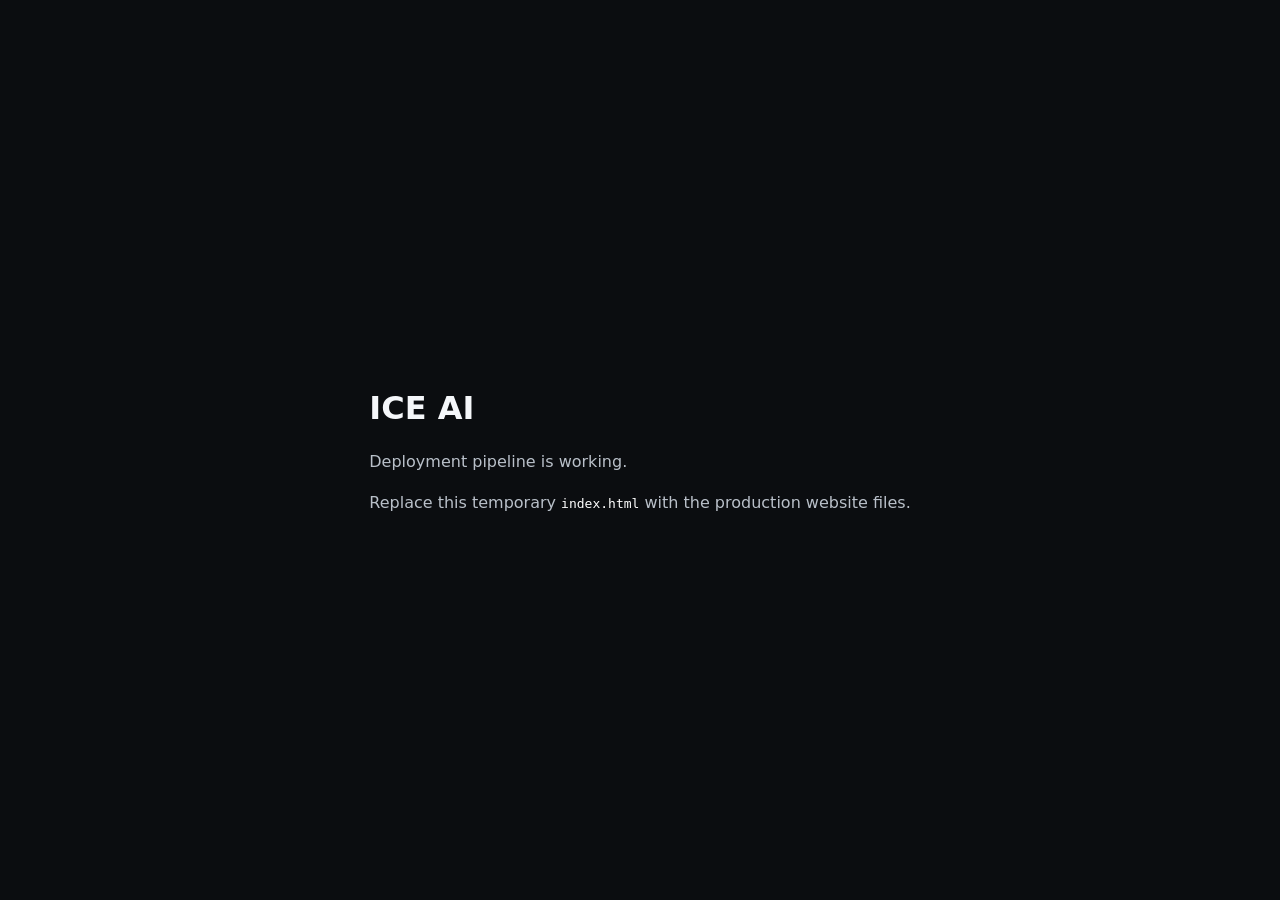
==== public/index.html @ bfc42149 "Add static site entry point" ====
<!doctype html>
<html lang="en">
<head>
  <meta charset="utf-8">
  <meta name="viewport" content="width=device-width, initial-scale=1">
  <title>ICE AI</title>
  <meta name="robots" content="noindex">
  <style>*{box-sizing:border-box}body{margin:0;min-height:100vh;display:grid;place-items:center;font-family:system-ui,-apple-system,BlinkMacSystemFont,"Segoe UI",sans-serif;background:#0b0d10;color:#f5f7fa}main{max-width:760px;padding:48px 24px}p{color:#b9c0c9;line-height:1.6}code{color:#fff}</style>
</head>
<body>
  <main>
    <h1>ICE AI</h1>
    <p>Deployment pipeline is working.</p>
    <p>Replace this temporary <code>index.html</code> with the production website files.</p>
  </main>
</body>
</html>
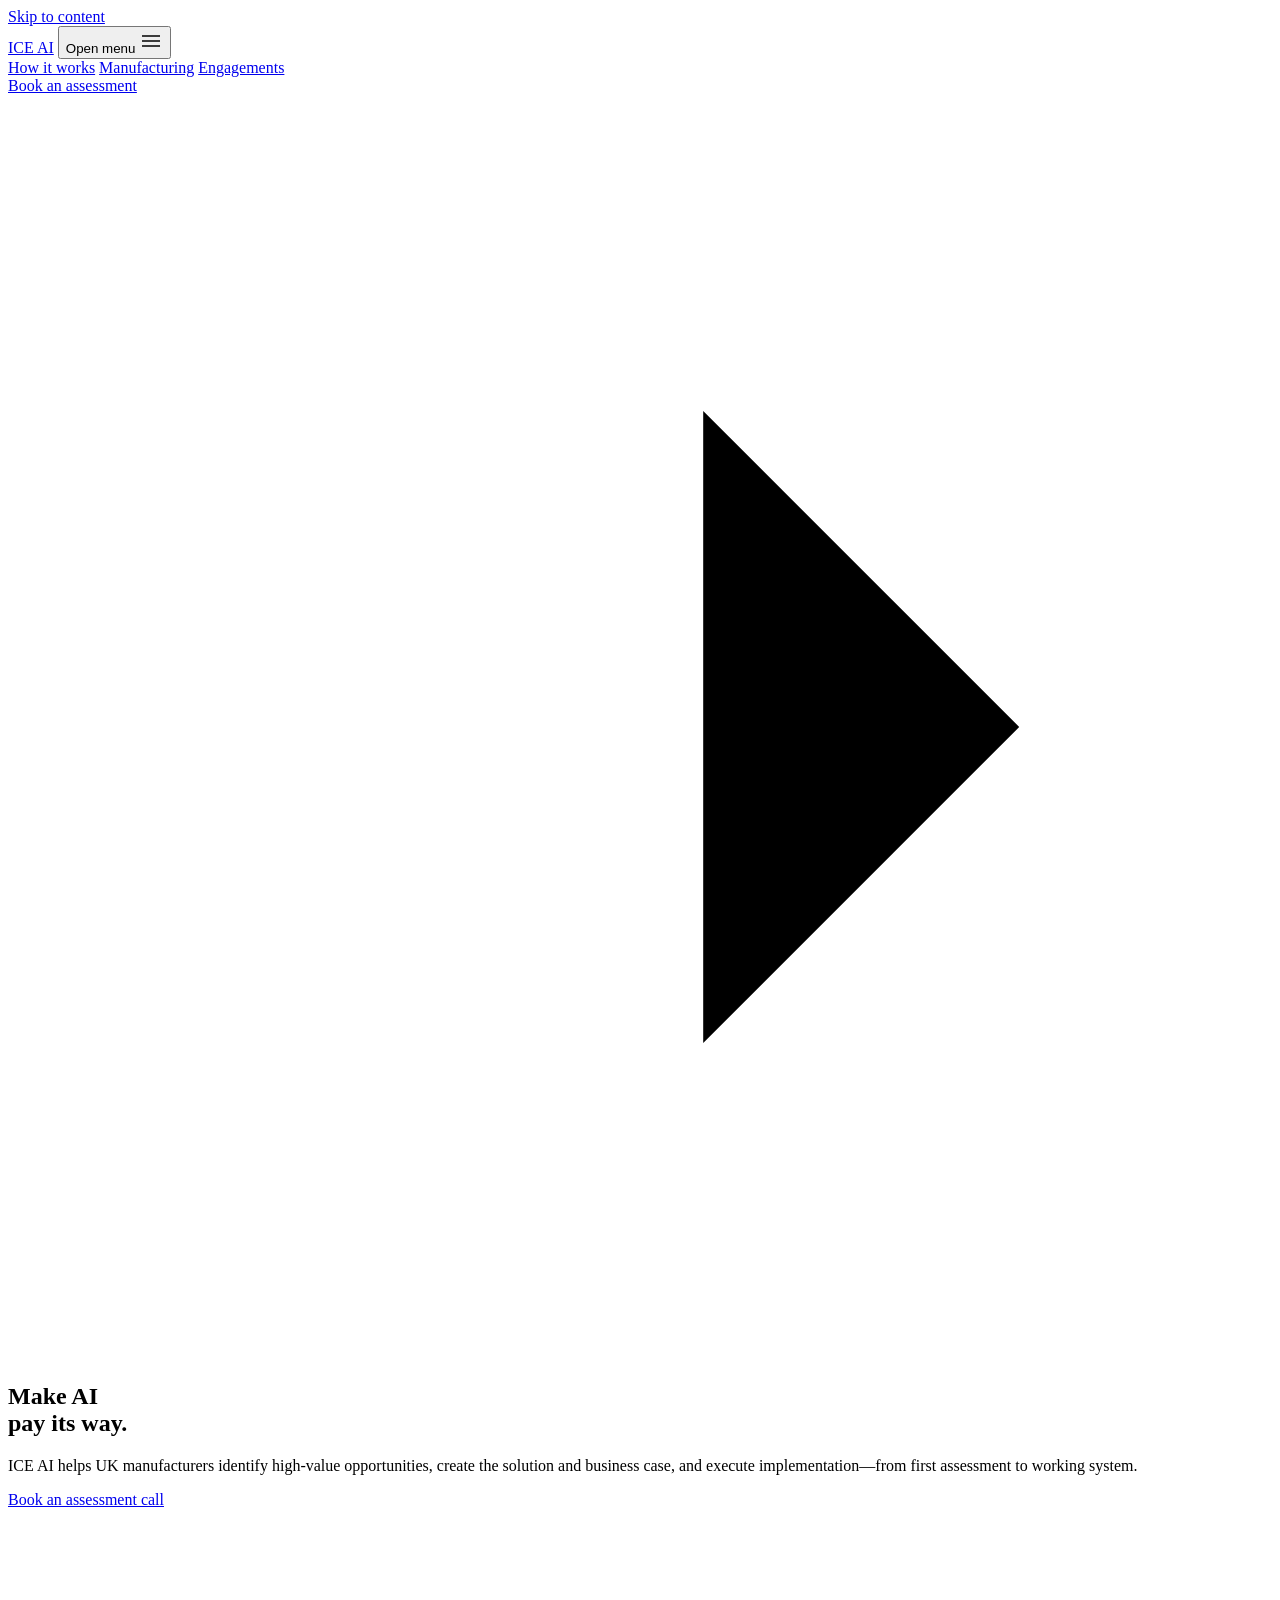
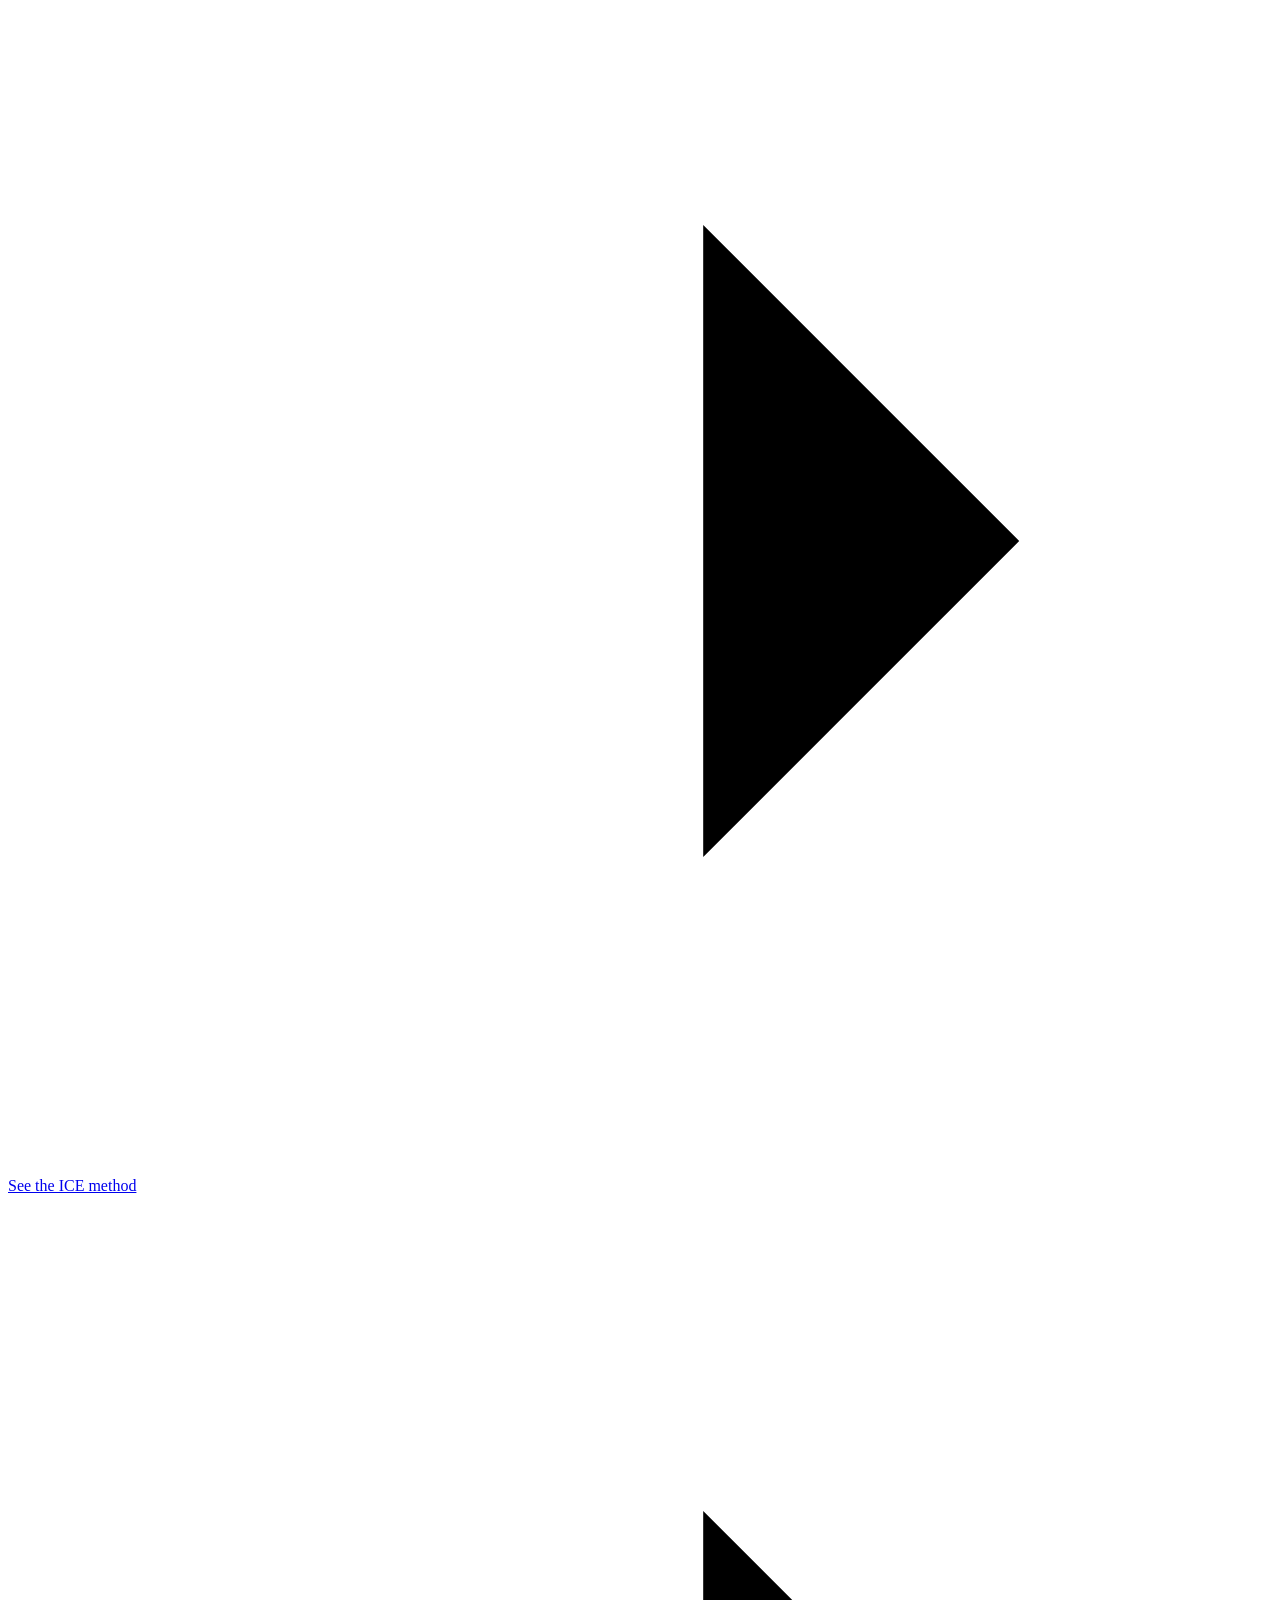
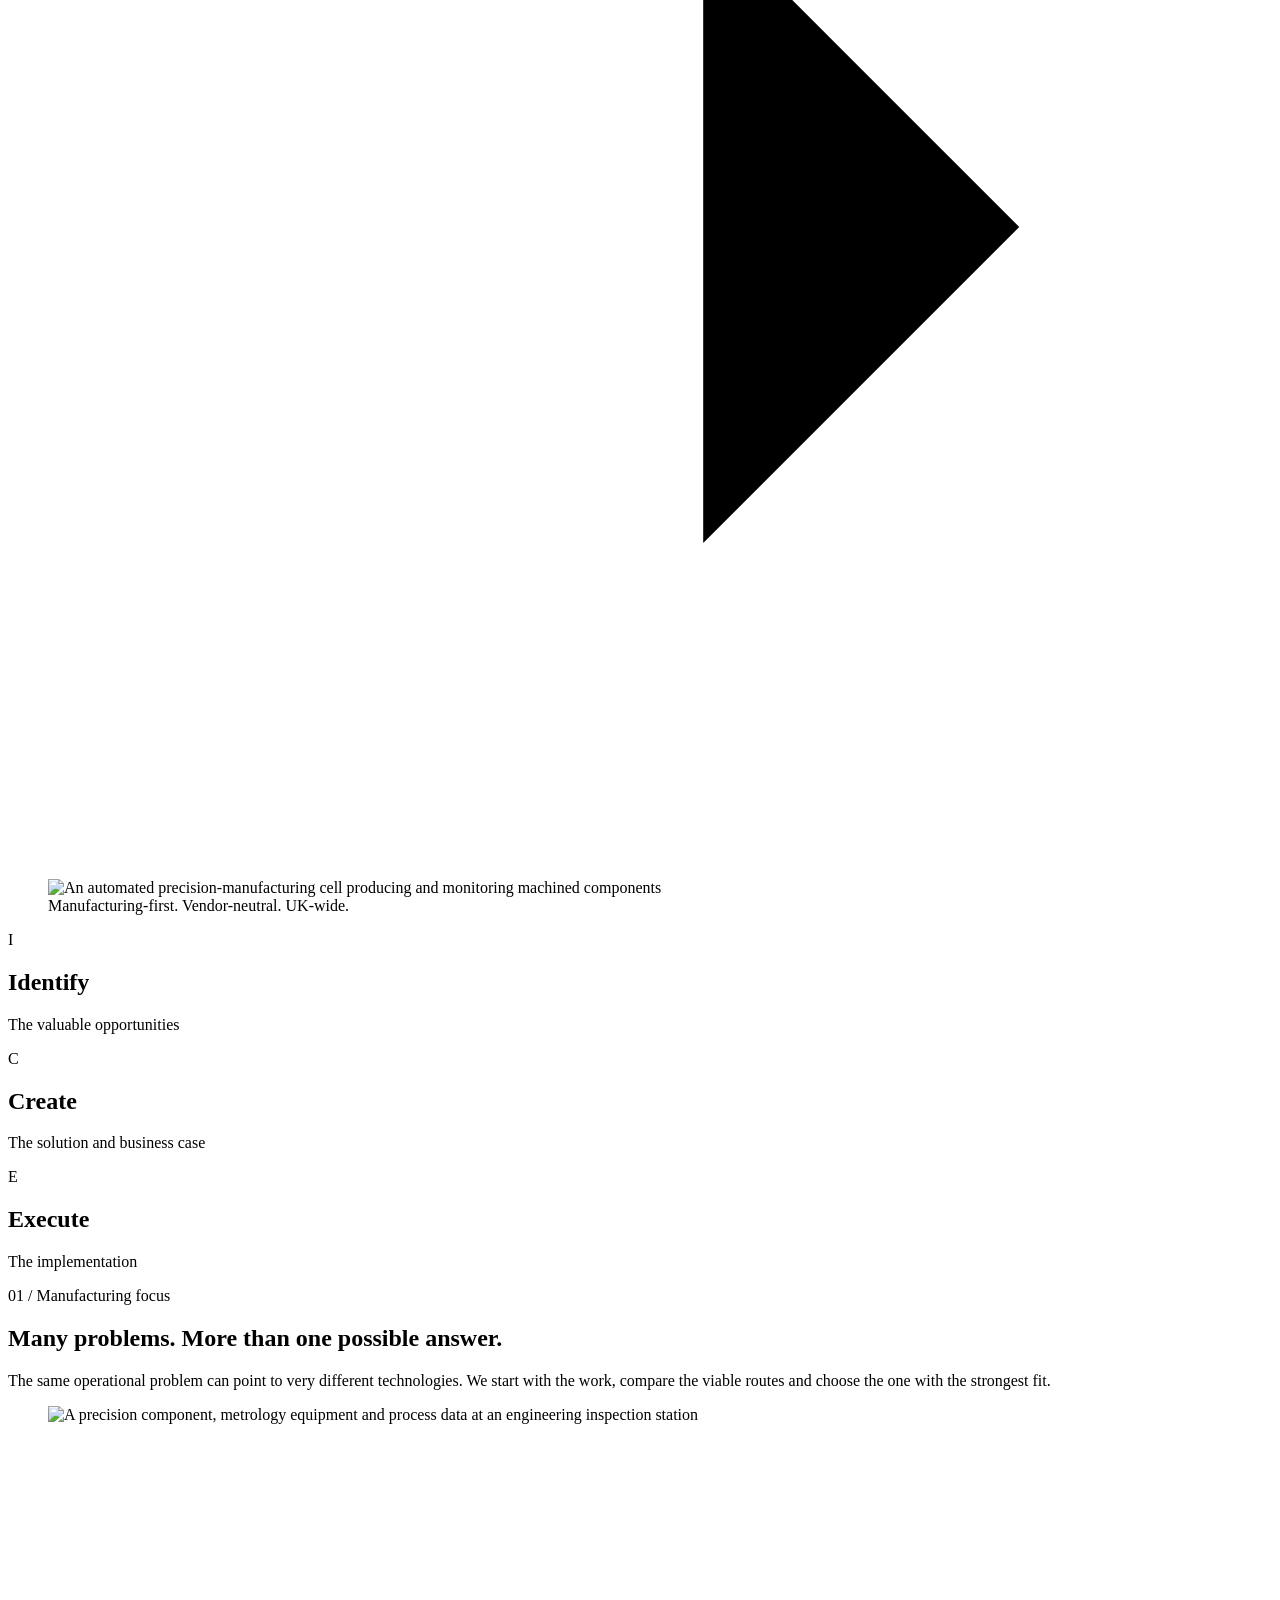
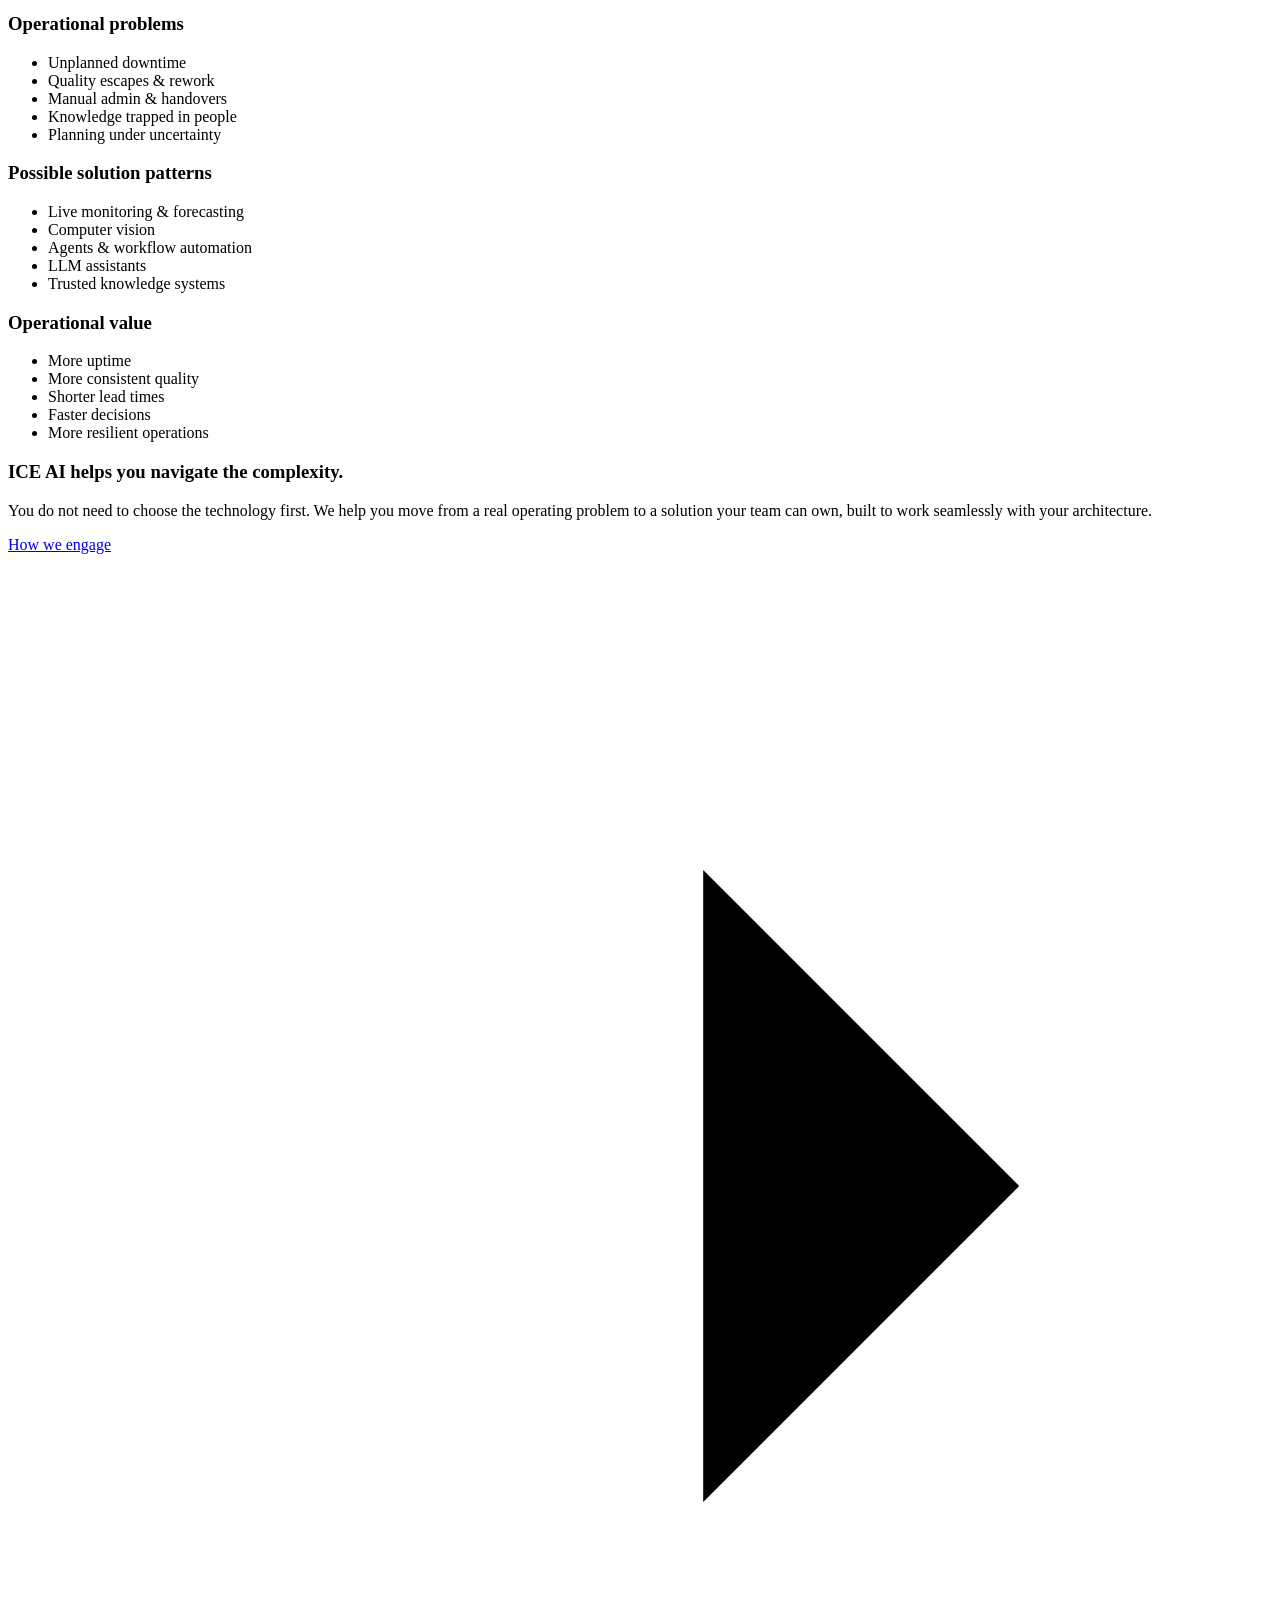
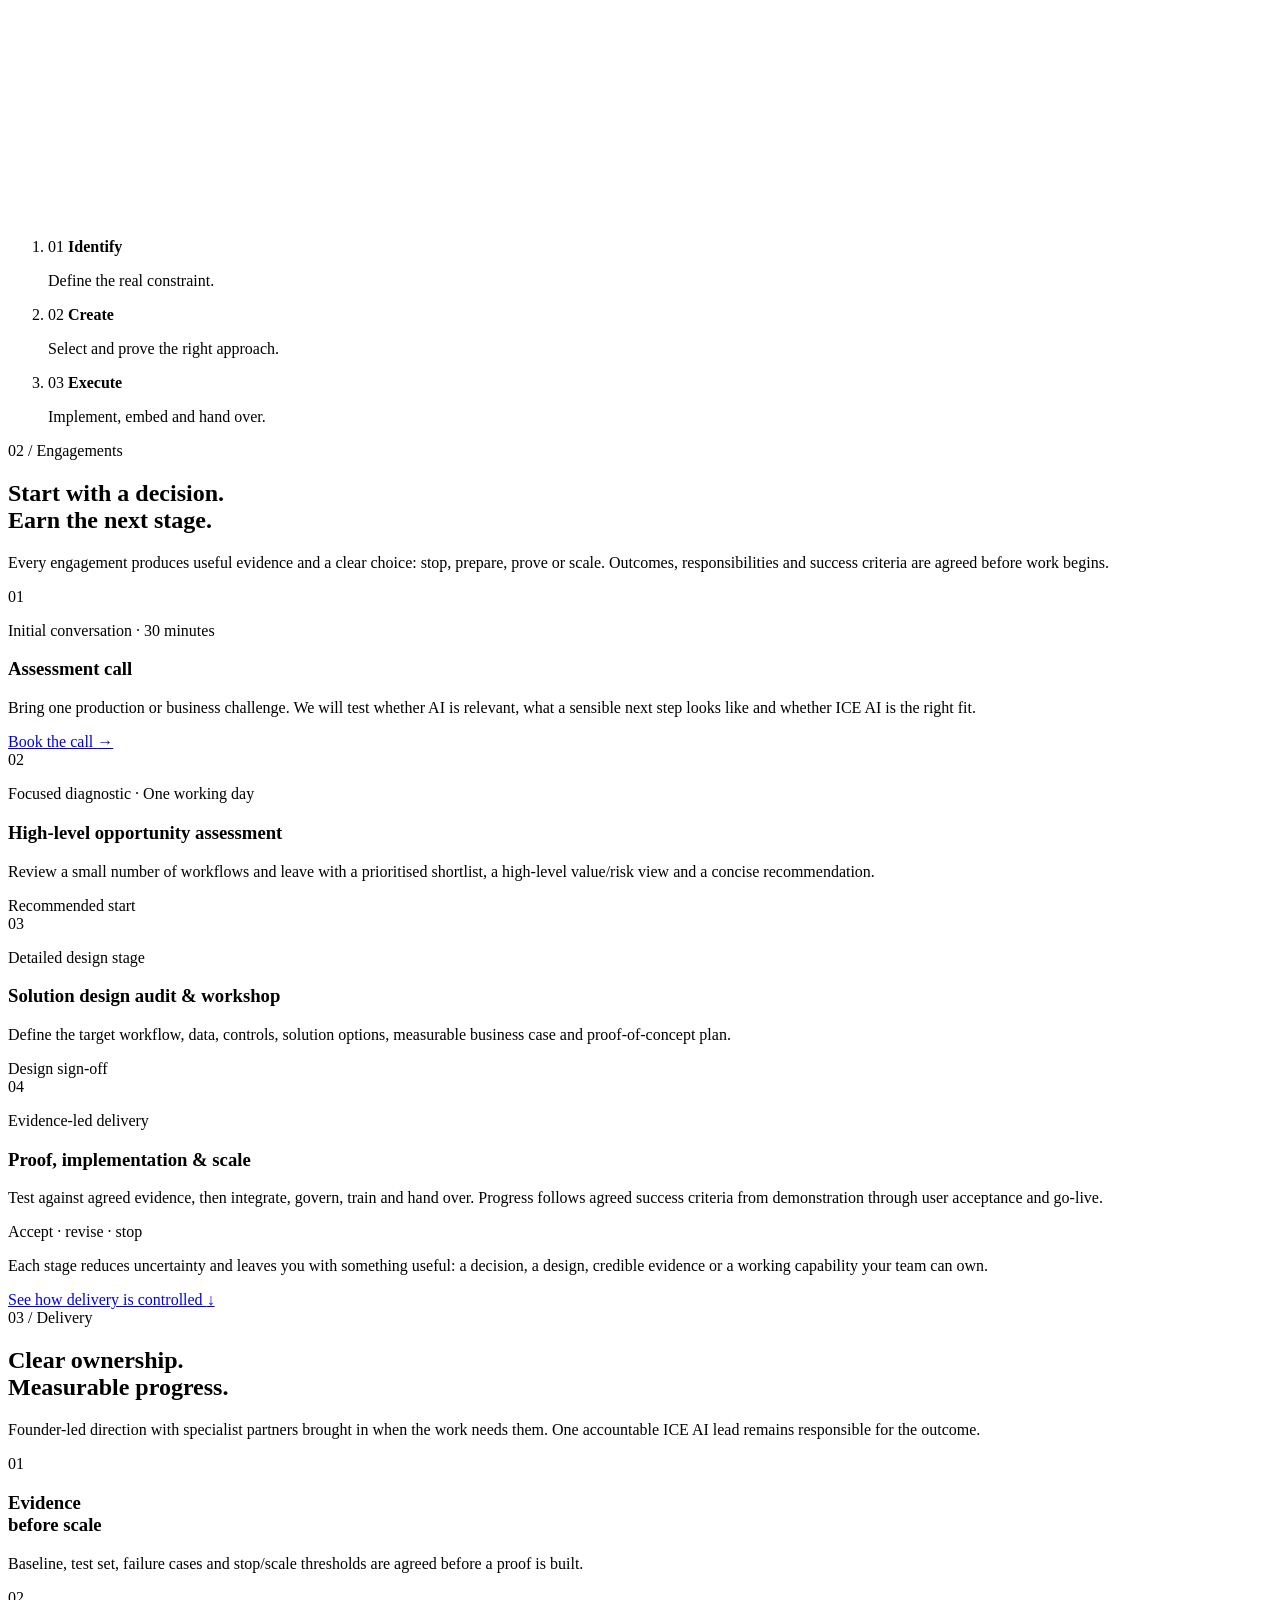
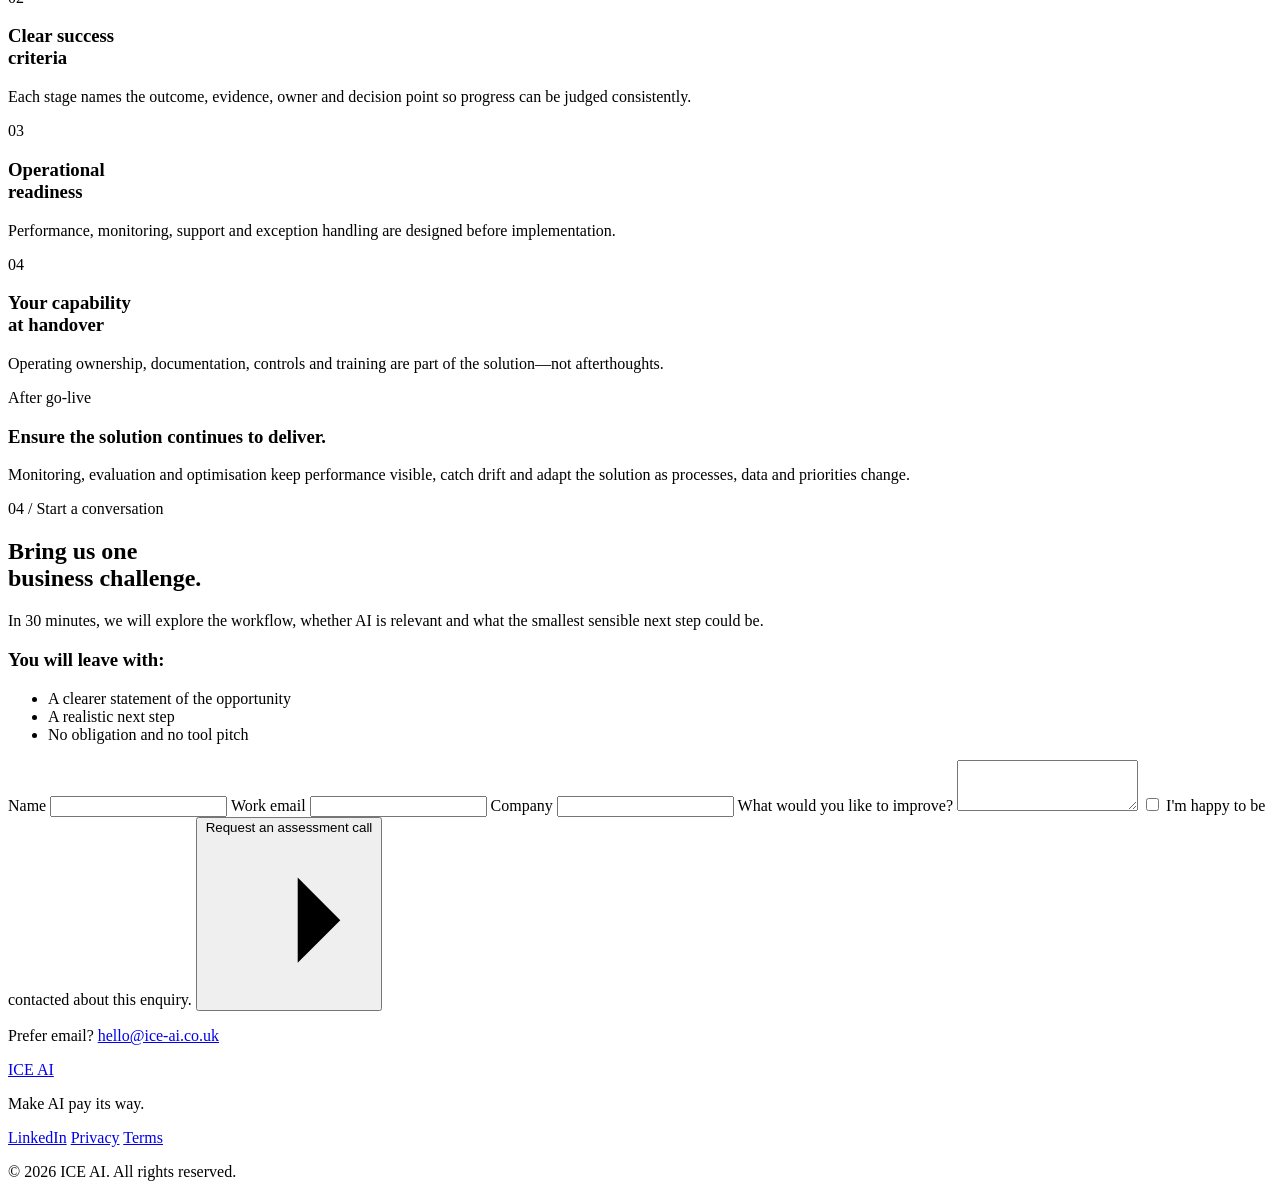
==== commit fd9ef33f: "Deploy ICE AI production homepage" ====
--- a/public/index.html
+++ b/public/index.html
@@ -1,17 +1,357 @@
 <!doctype html>
-<html lang="en">
-<head>
-  <meta charset="utf-8">
-  <meta name="viewport" content="width=device-width, initial-scale=1">
-  <title>ICE AI</title>
-  <meta name="robots" content="noindex">
-  <style>*{box-sizing:border-box}body{margin:0;min-height:100vh;display:grid;place-items:center;font-family:system-ui,-apple-system,BlinkMacSystemFont,"Segoe UI",sans-serif;background:#0b0d10;color:#f5f7fa}main{max-width:760px;padding:48px 24px}p{color:#b9c0c9;line-height:1.6}code{color:#fff}</style>
-</head>
-<body>
-  <main>
-    <h1>ICE AI</h1>
-    <p>Deployment pipeline is working.</p>
-    <p>Replace this temporary <code>index.html</code> with the production website files.</p>
-  </main>
-</body>
-</html>
+<html lang="en-GB">
+  <head>
+    <meta charset="UTF-8" />
+    <meta name="viewport" content="width=device-width, initial-scale=1.0" />
+    <meta
+      name="description"
+      content="ICE AI helps UK manufacturers identify valuable AI opportunities, create the solution and business case, and execute implementation."
+    />
+    <meta name="theme-color" content="#f5f3ec" />
+    <title>ICE AI — Make AI pay its way</title>
+    <link rel="preload" as="image" href="assets/ice-ai-manufacturing-process-v2.svg" />
+    <link rel="stylesheet" href="styles.css" />
+    <script src="site-config.js" defer></script>
+    <script src="script.js" defer></script>
+  </head>
+  <body>
+    <a class="skip-link" href="#main">Skip to content</a>
+
+    <header class="site-header" aria-label="Primary navigation">
+      <a class="wordmark" href="#top" data-brand>ICE AI</a>
+
+      <button class="menu-toggle" type="button" aria-expanded="false" aria-controls="primary-nav">
+        <span class="sr-only">Open menu</span>
+        <svg width="24" height="24" viewBox="0 0 24 24" aria-hidden="true">
+          <path d="M3 7h18M3 12h18M3 17h18" fill="none" stroke="currentColor" stroke-width="1.5" />
+        </svg>
+      </button>
+
+      <nav id="primary-nav" class="primary-nav">
+        <a href="#ice-method">How it works</a>
+        <a href="#manufacturing">Manufacturing</a>
+        <a href="#engagements">Engagements</a>
+      </nav>
+
+      <a class="header-cta" href="#contact">
+        Book an assessment
+        <svg class="icon-arrow" viewBox="0 0 20 20" aria-hidden="true">
+          <path d="M3 10h13M11 5l5 5-5 5" />
+        </svg>
+      </a>
+    </header>
+
+    <main id="main">
+      <section class="hero" id="top">
+        <div class="hero-main">
+          <div class="hero-copy reveal">
+            <h1>Make AI<br />pay its way.</h1>
+            <p class="hero-intro">
+              ICE AI helps UK manufacturers identify high-value opportunities, create the solution and business case, and execute implementation—from first assessment to working system.
+            </p>
+            <div class="hero-actions">
+              <a class="button button-signal" href="#contact">
+                Book an assessment call
+                <svg class="icon-arrow" viewBox="0 0 20 20" aria-hidden="true">
+                  <path d="M3 10h13M11 5l5 5-5 5" />
+                </svg>
+              </a>
+              <a class="button button-outline" href="#ice-method">
+                See the ICE method
+                <svg class="icon-arrow" viewBox="0 0 20 20" aria-hidden="true">
+                  <path d="M3 10h13M11 5l5 5-5 5" />
+                </svg>
+              </a>
+            </div>
+          </div>
+
+          <figure class="hero-media reveal">
+            <img
+              src="assets/ice-ai-manufacturing-process-v2.svg"
+              alt="An automated precision-manufacturing cell producing and monitoring machined components"
+              width="1536"
+              height="1024"
+              fetchpriority="high"
+            />
+            <figcaption>Manufacturing-first. Vendor-neutral. UK-wide.</figcaption>
+          </figure>
+        </div>
+
+        <div class="ice-rail reveal" id="ice-method" aria-label="The ICE method">
+          <article>
+            <div class="ice-letter"><span>I</span><i></i></div>
+            <h2>Identify</h2>
+            <p>The valuable opportunities</p>
+          </article>
+          <article>
+            <div class="ice-letter"><span>C</span><i></i></div>
+            <h2>Create</h2>
+            <p>The solution and business case</p>
+          </article>
+          <article>
+            <div class="ice-letter"><span>E</span><i></i></div>
+            <h2>Execute</h2>
+            <p>The implementation</p>
+          </article>
+        </div>
+      </section>
+
+      <section class="section manufacturing" id="manufacturing">
+        <div class="section-marker reveal"><span>01 / Manufacturing focus</span><i></i></div>
+        <div class="manufacturing-intro">
+          <div class="manufacturing-copy reveal">
+            <h2>Many problems. More than one possible answer.</h2>
+            <p class="section-intro">
+              The same operational problem can point to very different technologies. We start with the work, compare the viable routes and choose the one with the strongest fit.
+            </p>
+          </div>
+
+          <figure class="section-media reveal">
+            <img
+              src="assets/ice-ai-process-engineering-v2.svg"
+              alt="A precision component, metrology equipment and process data at an engineering inspection station"
+              width="1536"
+              height="1024"
+              loading="lazy"
+            />
+          </figure>
+        </div>
+
+        <div class="decision-map reveal" role="group" aria-label="Examples of manufacturing problems, possible AI solution patterns and operational value">
+          <svg class="decision-connections" aria-hidden="true" focusable="false">
+            <g class="connection-set connection-set-muted"></g>
+            <g class="connection-set connection-set-signal"></g>
+          </svg>
+
+          <article class="decision-rail decision-problems">
+            <h3>Operational problems</h3>
+            <ul>
+              <li><i></i><span>Unplanned downtime</span></li>
+              <li><i></i><span>Quality escapes &amp; rework</span></li>
+              <li><i></i><span>Manual admin &amp; handovers</span></li>
+              <li><i></i><span>Knowledge trapped in people</span></li>
+              <li><i></i><span>Planning under uncertainty</span></li>
+            </ul>
+          </article>
+
+          <article class="decision-rail decision-solutions">
+            <h3>Possible solution patterns</h3>
+            <ul>
+              <li><i></i><span>Live monitoring &amp; forecasting</span></li>
+              <li><i></i><span>Computer vision</span></li>
+              <li><i></i><span>Agents &amp; workflow automation</span></li>
+              <li><i></i><span>LLM assistants</span></li>
+              <li><i></i><span>Trusted knowledge systems</span></li>
+            </ul>
+          </article>
+
+          <article class="decision-rail decision-value">
+            <h3>Operational value</h3>
+            <ul>
+              <li><i></i><span>More uptime</span></li>
+              <li><i></i><span>More consistent quality</span></li>
+              <li><i></i><span>Shorter lead times</span></li>
+              <li><i></i><span>Faster decisions</span></li>
+              <li><i></i><span>More resilient operations</span></li>
+            </ul>
+          </article>
+        </div>
+
+        <div class="route-band reveal">
+          <div class="route-intro">
+            <h3>ICE AI helps you navigate the complexity.</h3>
+            <p>You do not need to choose the technology first. We help you move from a real operating problem to a solution your team can own, built to work seamlessly with your architecture.</p>
+            <a class="text-link text-link-light" href="#engagements">
+              How we engage
+              <svg viewBox="0 0 20 20" aria-hidden="true">
+                <path d="M3 10h13M11 5l5 5-5 5" />
+              </svg>
+            </a>
+          </div>
+
+          <ol class="route-steps">
+            <li>
+              <span>01</span>
+              <strong>Identify</strong>
+              <p>Define the real constraint.</p>
+            </li>
+            <li>
+              <span>02</span>
+              <strong>Create</strong>
+              <p>Select and prove the right approach.</p>
+            </li>
+            <li>
+              <span>03</span>
+              <strong>Execute</strong>
+              <p>Implement, embed and hand over.</p>
+            </li>
+          </ol>
+        </div>
+      </section>
+
+      <section class="section engagements" id="engagements">
+        <div class="section-marker reveal"><span>02 / Engagements</span><i></i></div>
+        <div class="section-heading-grid reveal">
+          <h2 class="engagements-title">Start with a decision.<br />Earn the next stage.</h2>
+          <p class="section-intro">
+            Every engagement produces useful evidence and a clear choice: stop, prepare, prove or scale. Outcomes, responsibilities and success criteria are agreed before work begins.
+          </p>
+        </div>
+
+        <div class="engagement-list reveal">
+          <article class="engagement-row">
+            <div class="engagement-number">01</div>
+            <div>
+              <p class="engagement-label">Initial conversation · 30 minutes</p>
+              <h3>Assessment call</h3>
+            </div>
+            <p>Bring one production or business challenge. We will test whether AI is relevant, what a sensible next step looks like and whether ICE AI is the right fit.</p>
+            <a class="row-link" href="#contact">Book the call <span aria-hidden="true">→</span></a>
+          </article>
+
+          <article class="engagement-row engagement-featured">
+            <div class="engagement-number">02</div>
+            <div>
+              <p class="engagement-label">Focused diagnostic · One working day</p>
+              <h3>High-level opportunity assessment</h3>
+            </div>
+            <p>Review a small number of workflows and leave with a prioritised shortlist, a high-level value/risk view and a concise recommendation.</p>
+            <span class="stage-tag">Recommended start</span>
+          </article>
+
+          <article class="engagement-row">
+            <div class="engagement-number">03</div>
+            <div>
+              <p class="engagement-label">Detailed design stage</p>
+              <h3>Solution design audit &amp; workshop</h3>
+            </div>
+            <p>Define the target workflow, data, controls, solution options, measurable business case and proof-of-concept plan.</p>
+            <span class="stage-tag">Design sign-off</span>
+          </article>
+
+          <article class="engagement-row">
+            <div class="engagement-number">04</div>
+            <div>
+              <p class="engagement-label">Evidence-led delivery</p>
+              <h3>Proof, implementation &amp; scale</h3>
+            </div>
+            <p>Test against agreed evidence, then integrate, govern, train and hand over. Progress follows agreed success criteria from demonstration through user acceptance and go-live.</p>
+            <span class="stage-tag">Accept · revise · stop</span>
+          </article>
+        </div>
+
+        <div class="value-note reveal">
+          <p>Each stage reduces uncertainty and leaves you with something useful: a decision, a design, credible evidence or a working capability your team can own.</p>
+          <a class="text-link" href="#delivery">See how delivery is controlled <span aria-hidden="true">↓</span></a>
+        </div>
+      </section>
+
+      <section class="section delivery" id="delivery">
+        <div class="section-marker section-marker-light reveal"><span>03 / Delivery</span><i></i></div>
+        <div class="delivery-heading reveal">
+          <h2>Clear ownership.<br />Measurable progress.</h2>
+          <p>Founder-led direction with specialist partners brought in when the work needs them. One accountable ICE AI lead remains responsible for the outcome.</p>
+        </div>
+
+        <div class="delivery-grid reveal">
+          <article>
+            <span>01</span>
+            <h3>Evidence<br />before scale</h3>
+            <p>Baseline, test set, failure cases and stop/scale thresholds are agreed before a proof is built.</p>
+          </article>
+          <article>
+            <span>02</span>
+            <h3>Clear success<br />criteria</h3>
+            <p>Each stage names the outcome, evidence, owner and decision point so progress can be judged consistently.</p>
+          </article>
+          <article>
+            <span>03</span>
+            <h3>Operational<br />readiness</h3>
+            <p>Performance, monitoring, support and exception handling are designed before implementation.</p>
+          </article>
+          <article>
+            <span>04</span>
+            <h3>Your capability<br />at handover</h3>
+            <p>Operating ownership, documentation, controls and training are part of the solution—not afterthoughts.</p>
+          </article>
+        </div>
+
+        <div class="support-band reveal">
+          <div>
+            <p class="support-label">After go-live</p>
+            <h3>Ensure the solution continues to deliver.</h3>
+          </div>
+          <p>Monitoring, evaluation and optimisation keep performance visible, catch drift and adapt the solution as processes, data and priorities change.</p>
+        </div>
+      </section>
+
+      <section class="section contact" id="contact">
+        <div class="section-marker reveal"><span>04 / Start a conversation</span><i></i></div>
+        <div class="contact-grid">
+          <div class="contact-copy reveal">
+            <h2>Bring us one<br />business challenge.</h2>
+            <p class="section-intro">
+              In 30 minutes, we will explore the workflow, whether AI is relevant and what the smallest sensible next step could be.
+            </p>
+            <div class="leave-with">
+              <h3>You will leave with:</h3>
+              <ul>
+                <li>A clearer statement of the opportunity</li>
+                <li>A realistic next step</li>
+                <li>No obligation and no tool pitch</li>
+              </ul>
+            </div>
+          </div>
+
+          <form class="contact-form reveal" novalidate>
+            <label>
+              <span>Name</span>
+              <input type="text" name="name" autocomplete="name" required />
+            </label>
+            <label>
+              <span>Work email</span>
+              <input type="email" name="email" autocomplete="email" required />
+            </label>
+            <label>
+              <span>Company</span>
+              <input type="text" name="company" autocomplete="organization" required />
+            </label>
+            <label>
+              <span>What would you like to improve?</span>
+              <textarea name="challenge" rows="3" required></textarea>
+            </label>
+            <label class="consent-row">
+              <input type="checkbox" name="consent" required />
+              <span>I'm happy to be contacted about this enquiry.</span>
+            </label>
+            <button class="button button-signal form-submit" type="submit">
+              Request an assessment call
+              <svg class="icon-arrow" viewBox="0 0 20 20" aria-hidden="true">
+                <path d="M3 10h13M11 5l5 5-5 5" />
+              </svg>
+            </button>
+            <p class="form-status" role="status" aria-live="polite" tabindex="-1" hidden>
+              The draft form works. Connect a form handler before launch so enquiries reach your inbox.
+            </p>
+            <p class="email-fallback">
+              Prefer email? <a href="mailto:hello@ice-ai.co.uk" data-email>hello@ice-ai.co.uk</a>
+            </p>
+          </form>
+        </div>
+      </section>
+    </main>
+
+    <footer class="site-footer">
+      <div class="footer-brand">
+        <a class="wordmark" href="#top" data-brand>ICE AI</a>
+        <p>Make AI pay its way.</p>
+      </div>
+      <nav aria-label="Footer navigation">
+        <a href="https://www.linkedin.com/" rel="noreferrer">LinkedIn</a>
+        <a href="privacy.html">Privacy</a>
+        <a href="terms.html">Terms</a>
+      </nav>
+      <p>© <span data-year>2026</span> <span data-brand>ICE AI</span>. All rights reserved.</p>
+    </footer>
+  </body>
+</html>
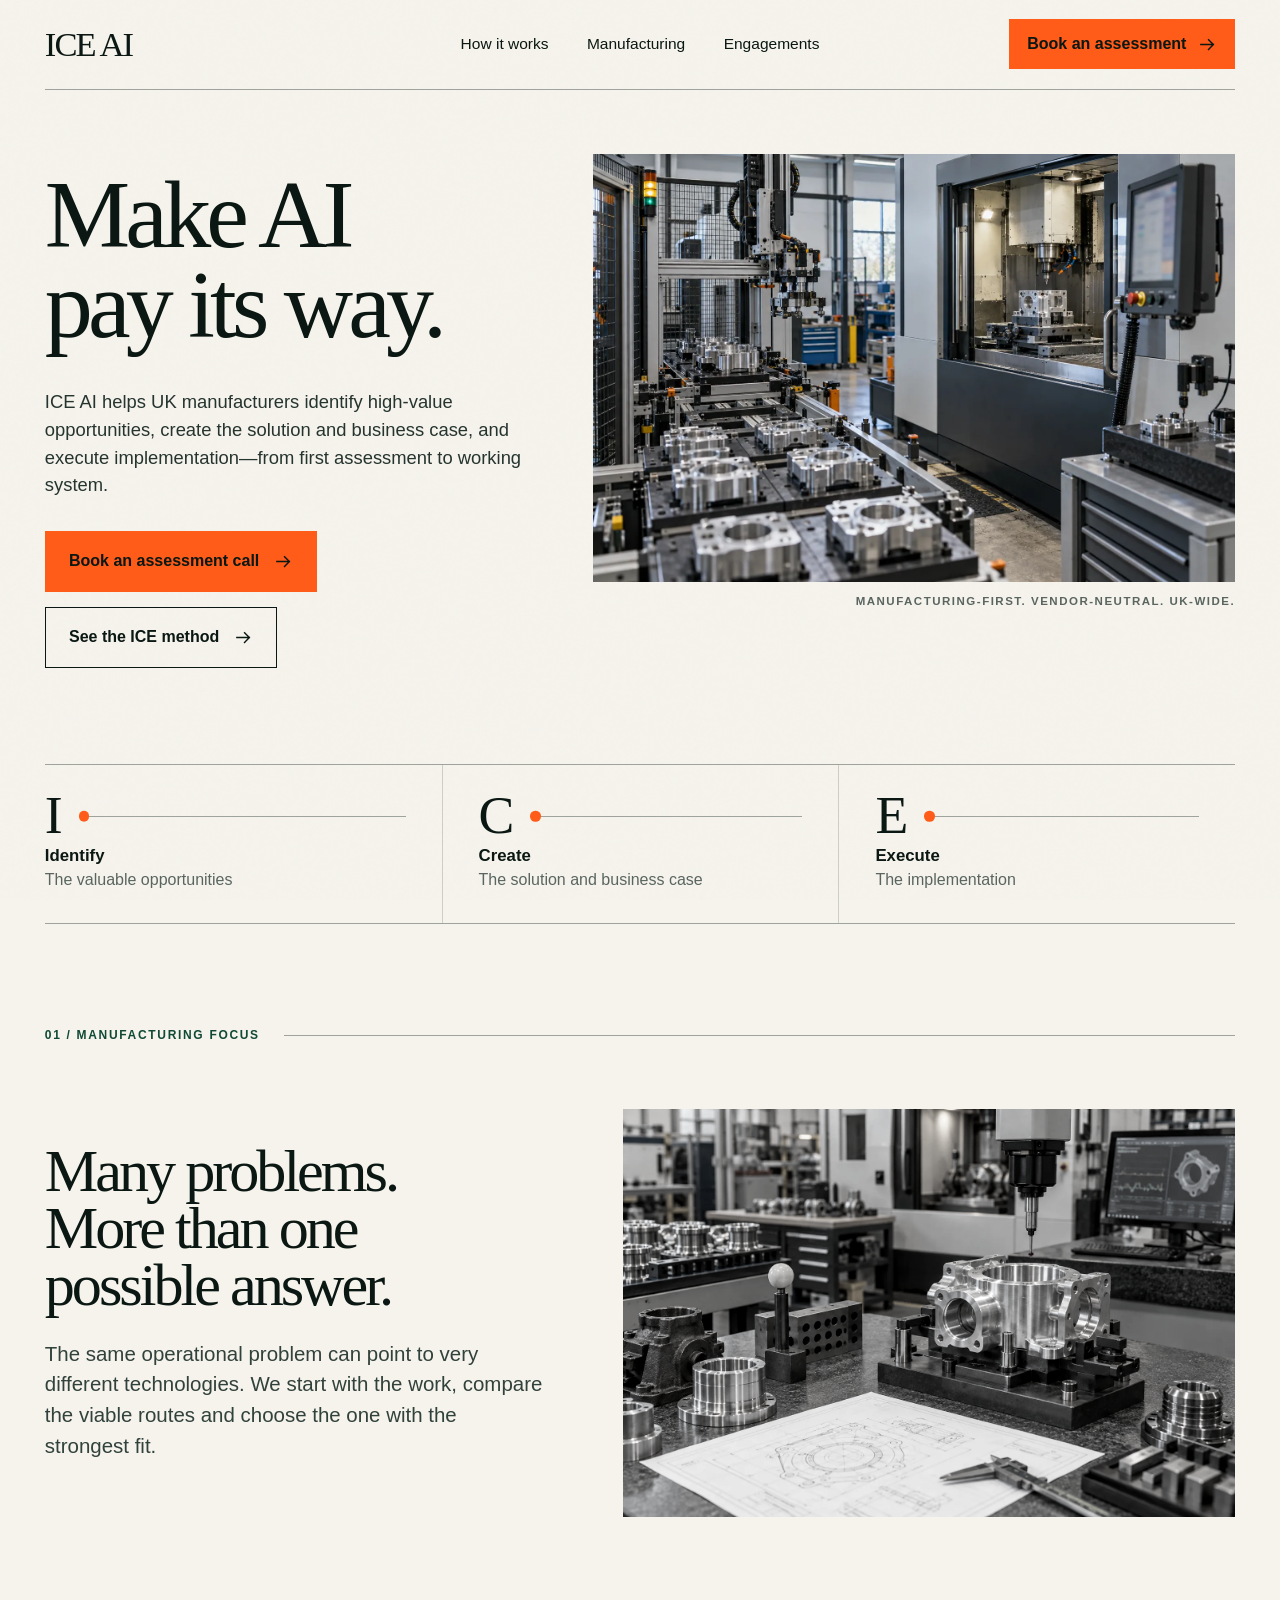
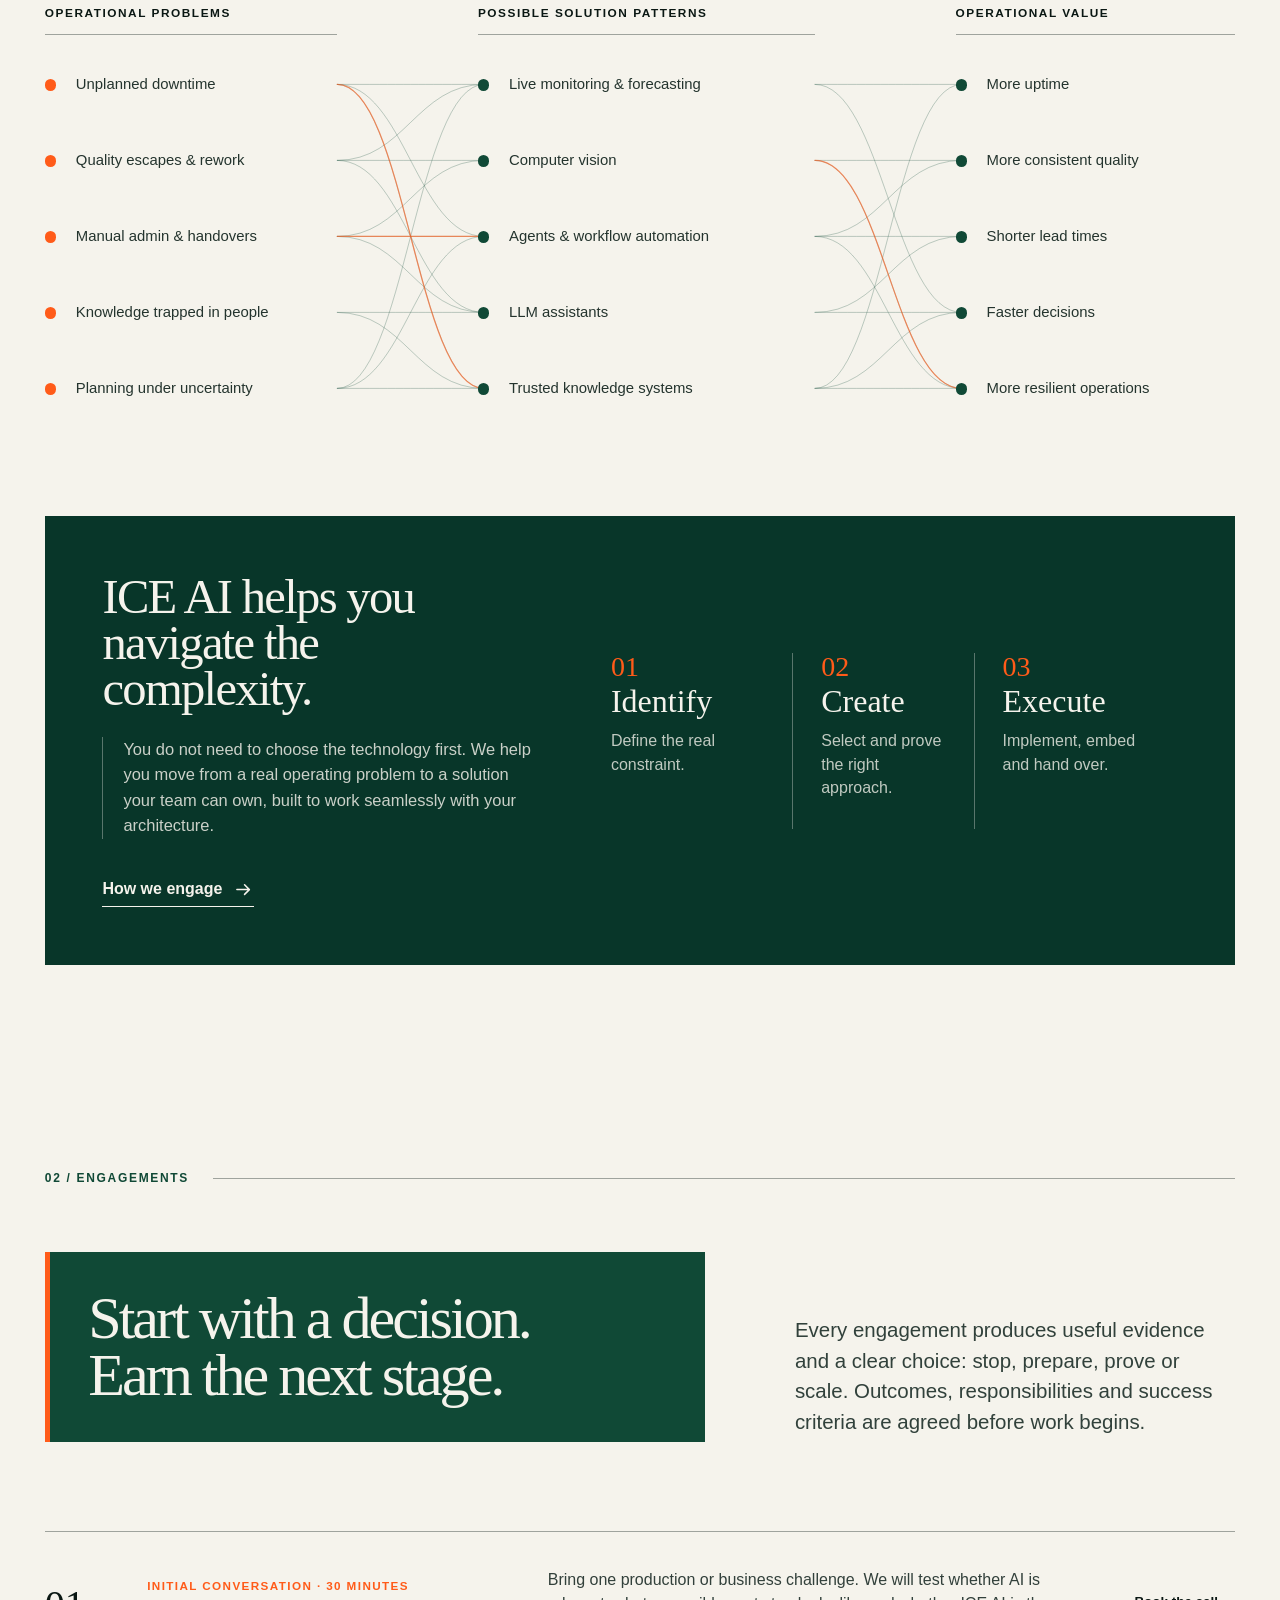
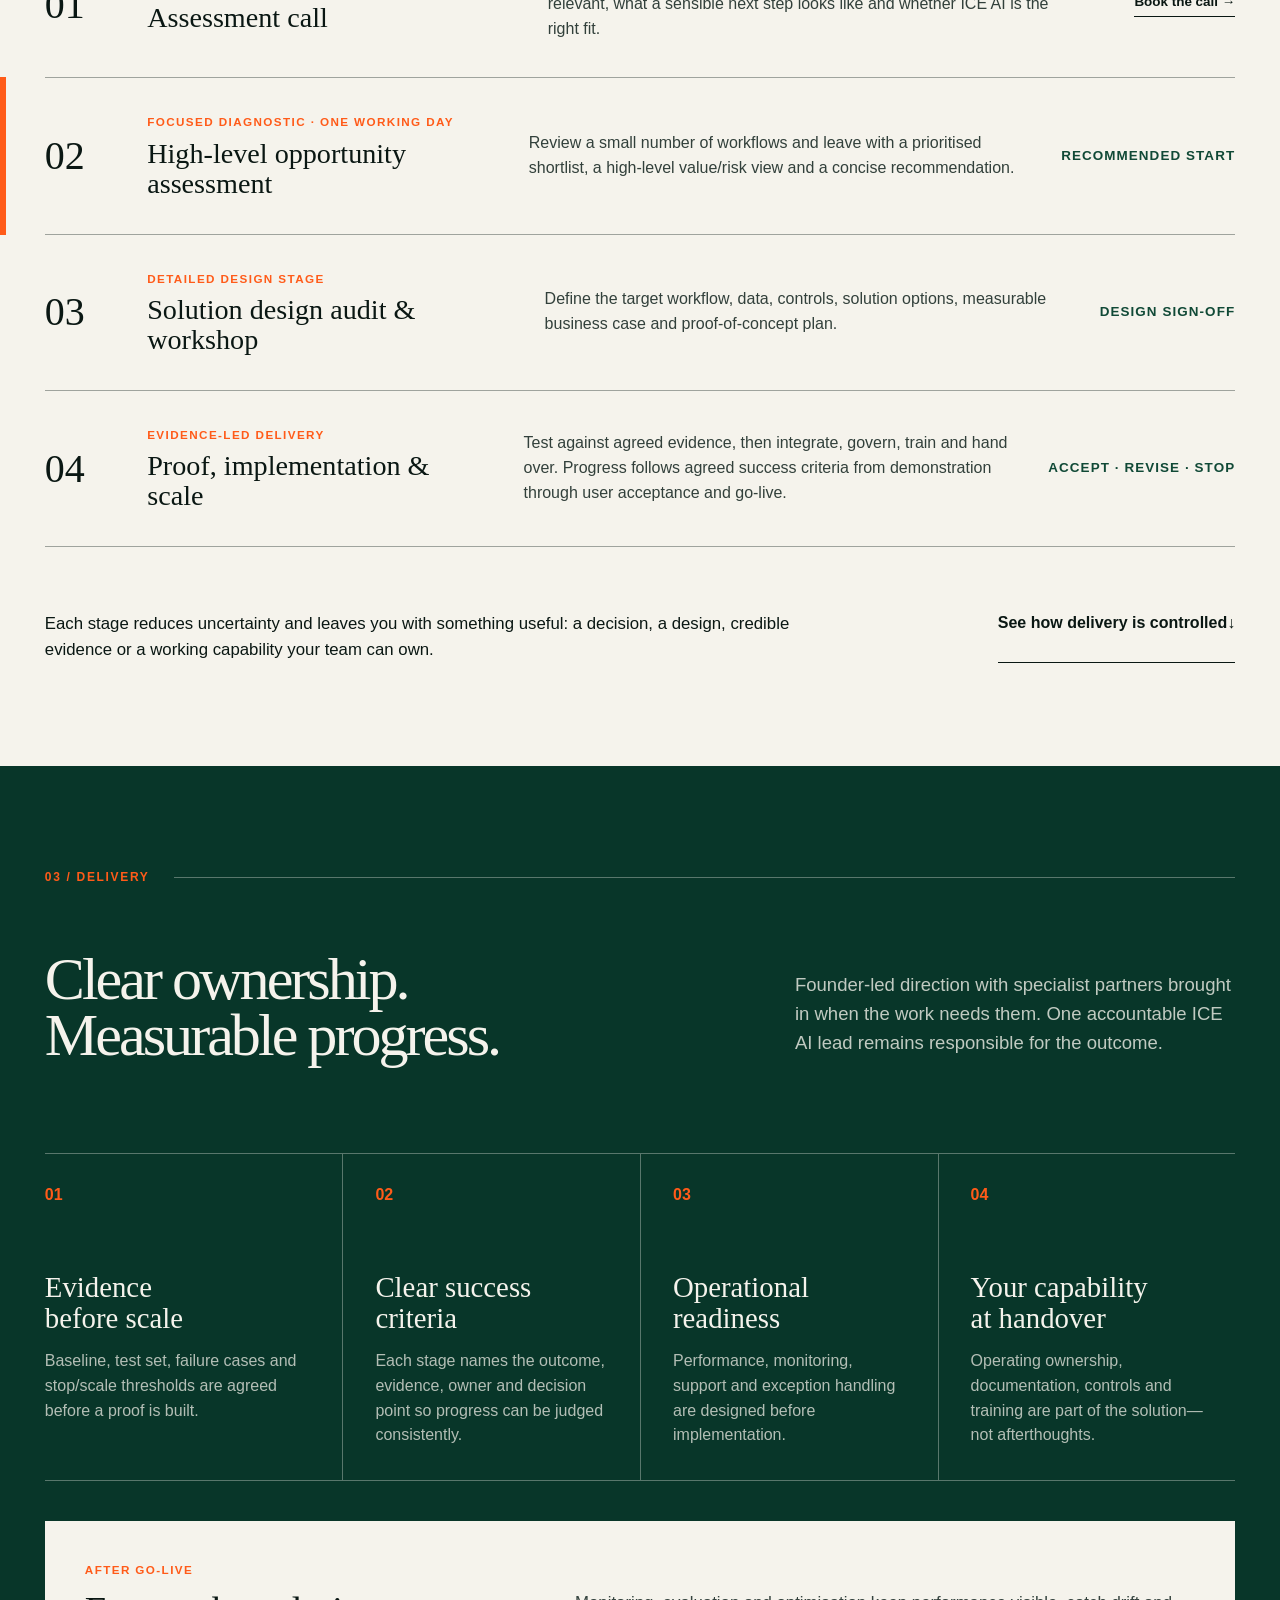
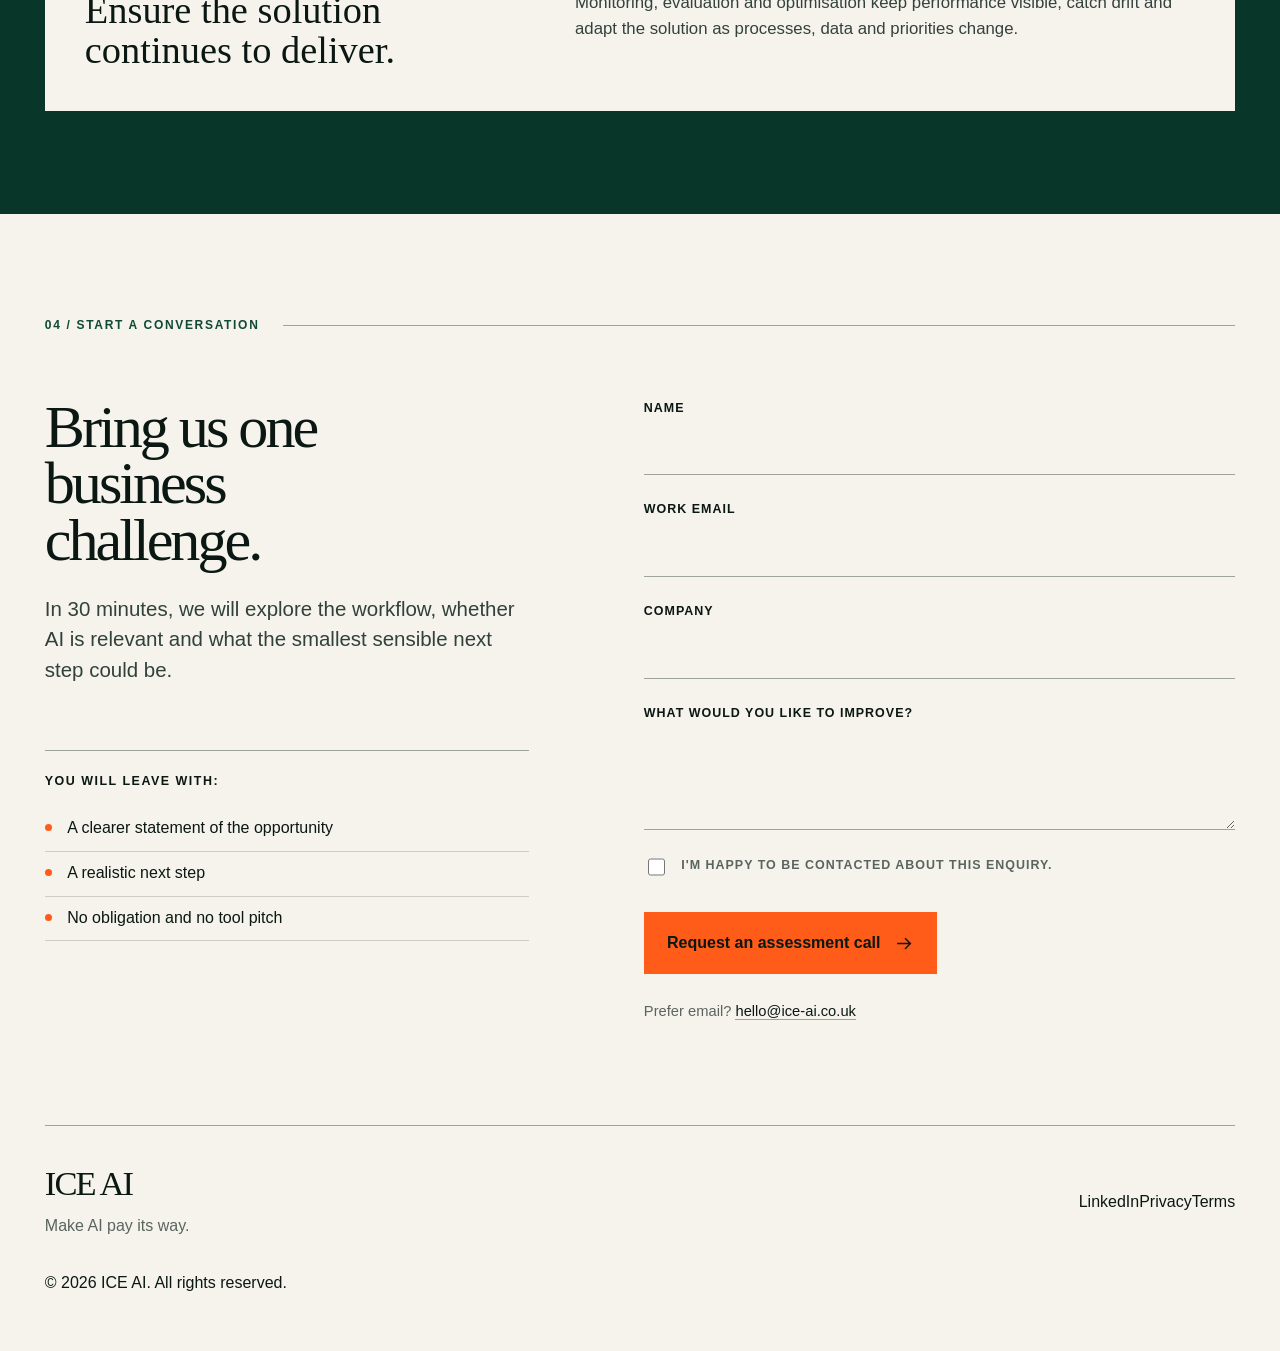
==== commit 166efcb2: "Trigger production site deployment" ====
--- a/public/index.html
+++ b/public/index.html
@@ -353,5 +353,6 @@
       </nav>
       <p>© <span data-year>2026</span> <span data-brand>ICE AI</span>. All rights reserved.</p>
     </footer>
-  </body>
+    <!-- deploy-marker: 2026-09-24-production -->
+</body>
 </html>
--- a/public/styles.css
+++ b/public/styles.css
@@ -0,0 +1,1000 @@
+:root {
+  --paper: #f5f3ec;
+  --paper-soft: #ecebe4;
+  --ink: #0a1713;
+  --forest: #104936;
+  --forest-deep: #083629;
+  --signal: #ff5b19;
+  --muted: #5a6560;
+  --rule: rgba(10, 23, 19, 0.36);
+  --rule-soft: rgba(10, 23, 19, 0.17);
+  --rule-light: rgba(245, 243, 236, 0.34);
+  --light-ink: #f5f3ec;
+  --display: "Iowan Old Style", "Baskerville", "Times New Roman", serif;
+  --sans: "Aptos", "Segoe UI", Arial, sans-serif;
+  --gutter: clamp(1.25rem, 3.5vw, 4.5rem);
+  --section-space: clamp(5rem, 8vw, 9rem);
+  --max-width: 100rem;
+}
+
+* {
+  box-sizing: border-box;
+}
+
+html {
+  scroll-behavior: smooth;
+}
+
+body {
+  min-width: 20rem;
+  margin: 0;
+  overflow-x: hidden;
+  color: var(--ink);
+  background: var(--paper);
+  font-family: var(--sans);
+  font-size: 1rem;
+  line-height: 1.55;
+  text-rendering: optimizeLegibility;
+}
+
+body::before {
+  position: fixed;
+  inset: 0;
+  z-index: -1;
+  content: "";
+  opacity: 0.12;
+  pointer-events: none;
+  background-image: url("data:image/svg+xml,%3Csvg viewBox='0 0 180 180' xmlns='http://www.w3.org/2000/svg'%3E%3Cfilter id='n'%3E%3CfeTurbulence type='fractalNoise' baseFrequency='.9' numOctaves='2' stitchTiles='stitch'/%3E%3C/filter%3E%3Crect width='100%25' height='100%25' filter='url(%23n)' opacity='.12'/%3E%3C/svg%3E");
+}
+
+a {
+  color: inherit;
+  text-decoration: none;
+}
+
+img {
+  display: block;
+  max-width: 100%;
+  height: auto;
+}
+
+button,
+input,
+textarea {
+  font: inherit;
+}
+
+button,
+a {
+  -webkit-tap-highlight-color: transparent;
+}
+
+:focus-visible {
+  outline: 3px solid var(--signal);
+  outline-offset: 4px;
+}
+
+.sr-only {
+  position: absolute;
+  width: 1px;
+  height: 1px;
+  padding: 0;
+  margin: -1px;
+  overflow: hidden;
+  clip: rect(0, 0, 0, 0);
+  white-space: nowrap;
+  border: 0;
+}
+
+.skip-link {
+  position: fixed;
+  z-index: 100;
+  top: 0.75rem;
+  left: 0.75rem;
+  padding: 0.75rem 1rem;
+  color: var(--light-ink);
+  background: var(--forest);
+  transform: translateY(-160%);
+}
+
+.skip-link:focus {
+  transform: translateY(0);
+}
+
+h1,
+h2,
+h3,
+p,
+figure {
+  margin-top: 0;
+}
+
+figure {
+  margin-right: 0;
+  margin-bottom: 0;
+  margin-left: 0;
+}
+
+h1,
+h2,
+h3,
+.wordmark {
+  font-family: var(--display);
+  font-weight: 500;
+}
+
+h1,
+h2 {
+  letter-spacing: -0.05em;
+  line-height: 0.94;
+}
+
+h1 {
+  max-width: 9.6ch;
+  margin-bottom: clamp(1.7rem, 3vw, 2.5rem);
+  font-size: clamp(4.5rem, 7.5vw, 8rem);
+}
+
+h2 {
+  margin-bottom: 1.6rem;
+  font-size: clamp(3rem, 4.7vw, 5.5rem);
+}
+
+h3 {
+  line-height: 1.06;
+}
+
+.site-header {
+  position: relative;
+  z-index: 20;
+  display: grid;
+  grid-template-columns: minmax(10rem, 1fr) auto minmax(15rem, 1fr);
+  align-items: center;
+  width: calc(100% - (2 * var(--gutter)));
+  max-width: var(--max-width);
+  min-height: 5.6rem;
+  margin: 0 auto;
+  border-bottom: 1px solid var(--rule);
+}
+
+.wordmark {
+  width: fit-content;
+  font-size: clamp(2rem, 2.7vw, 3rem);
+  letter-spacing: -0.055em;
+  line-height: 1;
+}
+
+.primary-nav {
+  display: flex;
+  gap: clamp(1.5rem, 3vw, 3.5rem);
+  font-size: 0.97rem;
+}
+
+.primary-nav a,
+.site-footer nav a {
+  position: relative;
+}
+
+.primary-nav a::after,
+.site-footer nav a::after {
+  position: absolute;
+  right: 0;
+  bottom: -0.35rem;
+  left: 0;
+  height: 1px;
+  content: "";
+  background: currentColor;
+  transform: scaleX(0);
+  transform-origin: right;
+  transition: transform 180ms ease;
+}
+
+.primary-nav a:hover::after,
+.site-footer nav a:hover::after {
+  transform: scaleX(1);
+  transform-origin: left;
+}
+
+.header-cta {
+  display: inline-flex;
+  justify-self: end;
+  align-items: center;
+  min-height: 3.15rem;
+  padding: 0.7rem 1.15rem;
+  gap: 0.7rem;
+  color: var(--ink);
+  background: var(--signal);
+  font-weight: 650;
+  transition: color 180ms ease, background 180ms ease, transform 180ms ease;
+}
+
+.header-cta:hover {
+  color: var(--light-ink);
+  background: var(--ink);
+  transform: translateY(-2px);
+}
+
+.menu-toggle {
+  display: none;
+  padding: 0.5rem;
+  color: inherit;
+  background: none;
+  border: 0;
+}
+
+.icon-arrow {
+  width: 1.2rem;
+  height: 1.2rem;
+  overflow: visible;
+  fill: none;
+  stroke: currentColor;
+  stroke-linecap: square;
+  stroke-width: 1.5;
+}
+
+.hero {
+  width: min(100%, var(--max-width));
+  margin: 0 auto;
+  padding: clamp(3.4rem, 5vw, 5.8rem) var(--gutter) 0;
+}
+
+.hero-main {
+  display: grid;
+  grid-template-columns: minmax(25rem, 0.86fr) minmax(34rem, 1.14fr);
+  align-items: start;
+  gap: clamp(3rem, 5vw, 6rem);
+}
+
+.hero-copy {
+  padding: 1rem 0 2rem;
+}
+
+.hero-intro {
+  max-width: 35rem;
+  margin-bottom: 2rem;
+  color: #26342f;
+  font-size: clamp(1.15rem, 1.4vw, 1.5rem);
+  line-height: 1.5;
+}
+
+.hero-actions {
+  display: flex;
+  flex-wrap: wrap;
+  align-items: center;
+  gap: 0.9rem;
+}
+
+.button {
+  display: inline-flex;
+  align-items: center;
+  justify-content: center;
+  min-height: 3.85rem;
+  padding: 0.9rem 1.45rem;
+  gap: 0.9rem;
+  border: 1px solid transparent;
+  border-radius: 0;
+  cursor: pointer;
+  font-weight: 650;
+  transition: color 180ms ease, background 180ms ease, border-color 180ms ease, transform 180ms ease;
+}
+
+.button:hover {
+  transform: translateY(-2px);
+}
+
+.button-signal {
+  color: var(--ink);
+  background: var(--signal);
+}
+
+.button-signal:hover {
+  color: var(--light-ink);
+  background: var(--ink);
+}
+
+.button-outline {
+  border-color: var(--ink);
+  background: transparent;
+}
+
+.button-outline:hover {
+  color: var(--light-ink);
+  background: var(--forest);
+  border-color: var(--forest);
+}
+
+.hero-media {
+  margin-bottom: 0;
+}
+
+.hero-media img {
+  width: 100%;
+  aspect-ratio: 3 / 2;
+  object-fit: cover;
+  object-position: 54% center;
+}
+
+.hero-media figcaption {
+  display: flex;
+  justify-content: flex-end;
+  margin-top: 0.7rem;
+  color: var(--muted);
+  font-size: 0.72rem;
+  font-weight: 650;
+  letter-spacing: 0.13em;
+  text-transform: uppercase;
+}
+
+.ice-rail {
+  display: grid;
+  grid-template-columns: repeat(3, 1fr);
+  margin-top: clamp(3rem, 5vw, 5rem);
+  border-top: 1px solid var(--rule);
+  border-bottom: 1px solid var(--rule);
+}
+
+.ice-rail article {
+  min-width: 0;
+  padding: 1.5rem 2.25rem 1.85rem 0;
+}
+
+.ice-rail article + article {
+  padding-left: 2.25rem;
+  border-left: 1px solid var(--rule-soft);
+}
+
+.ice-letter {
+  display: grid;
+  grid-template-columns: auto 1fr;
+  align-items: center;
+  gap: 1rem;
+}
+
+.ice-letter span {
+  font-family: var(--display);
+  font-size: clamp(3.25rem, 4.2vw, 5rem);
+  line-height: 1;
+}
+
+.ice-letter i {
+  position: relative;
+  height: 1px;
+  background: var(--rule);
+}
+
+.ice-letter i::before {
+  position: absolute;
+  top: 50%;
+  left: 0;
+  width: 0.65rem;
+  height: 0.65rem;
+  content: "";
+  background: var(--signal);
+  border-radius: 50%;
+  transform: translateY(-50%);
+}
+
+.ice-rail h2 {
+  margin: 0.2rem 0 0.1rem;
+  font-family: var(--sans);
+  font-size: 1.05rem;
+  font-weight: 700;
+  letter-spacing: 0;
+  line-height: 1.2;
+}
+
+.ice-rail p {
+  margin-bottom: 0;
+  color: var(--muted);
+}
+
+.section {
+  width: min(100%, var(--max-width));
+  margin: 0 auto;
+  padding: var(--section-space) var(--gutter);
+  scroll-margin-top: 2rem;
+}
+
+.section-marker {
+  display: grid;
+  grid-template-columns: auto 1fr;
+  align-items: center;
+  margin: 0 0 clamp(3rem, 5vw, 5.5rem);
+  gap: 1.5rem;
+  color: var(--forest);
+  font-size: 0.75rem;
+  font-weight: 700;
+  letter-spacing: 0.14em;
+  text-transform: uppercase;
+}
+
+.section-marker i {
+  height: 1px;
+  background: var(--rule);
+}
+
+.section-marker-light {
+  color: var(--signal);
+}
+
+.section-marker-light i {
+  background: var(--rule-light);
+}
+
+.section-intro {
+  max-width: 40rem;
+  color: #31413b;
+  font-size: clamp(1.15rem, 1.6vw, 1.45rem);
+  line-height: 1.5;
+}
+
+.manufacturing-intro {
+  display: grid;
+  grid-template-columns: minmax(28rem, 0.9fr) minmax(32rem, 1.1fr);
+  align-items: center;
+  gap: clamp(3rem, 6vw, 7rem);
+}
+
+.section-media {
+  margin: 0;
+}
+
+.section-media img {
+  width: 100%;
+  aspect-ratio: 3 / 2;
+  object-fit: cover;
+  object-position: center;
+  filter: saturate(0.12) contrast(1.06);
+}
+
+.manufacturing-copy h2 {
+  max-width: 13ch;
+}
+
+.engagement-label,
+.support-label {
+  color: var(--signal);
+  font-size: 0.73rem;
+  font-weight: 750;
+  letter-spacing: 0.12em;
+  text-transform: uppercase;
+}
+
+.decision-map {
+  display: grid;
+  position: relative;
+  grid-template-columns: minmax(0, 0.92fr) minmax(0, 1.06fr) minmax(0, 0.88fr);
+  margin-top: clamp(4rem, 7vw, 7rem);
+  gap: clamp(7rem, 11vw, 12rem);
+}
+
+.decision-connections {
+  position: absolute;
+  z-index: 0;
+  inset: 0;
+  width: 100%;
+  height: 100%;
+  overflow: visible;
+  pointer-events: none;
+}
+
+.connection-set {
+  fill: none;
+  stroke-linecap: round;
+}
+
+.connection-set path {
+  vector-effect: non-scaling-stroke;
+}
+
+.connection-set-muted {
+  stroke: rgba(16, 73, 54, 0.26);
+  stroke-width: 1;
+}
+
+.connection-set-signal {
+  stroke: rgba(255, 91, 25, 0.62);
+  stroke-width: 1.25;
+}
+
+.decision-rail {
+  position: relative;
+  z-index: 1;
+}
+
+.decision-rail h3 {
+  margin-bottom: 0.75rem;
+  padding-bottom: 0.75rem;
+  border-bottom: 1px solid var(--rule);
+  font-family: var(--sans);
+  font-size: 0.74rem;
+  font-weight: 750;
+  letter-spacing: 0.13em;
+  line-height: 1.3;
+  text-transform: uppercase;
+}
+
+.decision-rail ul,
+.route-steps {
+  padding: 0;
+  margin: 0;
+  list-style: none;
+}
+
+.decision-rail li {
+  display: flex;
+  align-items: center;
+  min-height: 4.75rem;
+  gap: 0.8rem;
+  color: #24342e;
+  font-size: clamp(0.93rem, 1.08vw, 1.06rem);
+  line-height: 1.3;
+}
+
+.decision-rail li i {
+  flex: 0 0 auto;
+  width: 0.72rem;
+  height: 0.72rem;
+  background: var(--forest);
+  border-radius: 50%;
+}
+
+.decision-problems li i {
+  background: var(--signal);
+}
+
+.decision-rail li span {
+  display: inline-block;
+  padding: 0.22rem 0.42rem;
+  background: var(--paper);
+}
+
+.route-band {
+  display: grid;
+  grid-template-columns: minmax(22rem, 0.95fr) minmax(34rem, 1.05fr);
+  margin-top: clamp(4rem, 7vw, 7rem);
+  padding: clamp(2.5rem, 4.5vw, 5rem);
+  gap: clamp(3rem, 6vw, 7rem);
+  color: var(--light-ink);
+  background: var(--forest-deep);
+}
+
+.route-intro h3 {
+  max-width: 13ch;
+  margin-bottom: 1.5rem;
+  font-size: clamp(2.8rem, 3.8vw, 4.25rem);
+  font-weight: 500;
+  line-height: 0.95;
+  letter-spacing: -0.035em;
+}
+
+.route-intro p {
+  max-width: 34rem;
+  margin-bottom: 2.4rem;
+  padding-left: 1.25rem;
+  color: rgba(245, 243, 236, 0.82);
+  border-left: 1px solid var(--rule-light);
+  font-size: 1.03rem;
+  line-height: 1.55;
+}
+
+.route-intro .text-link {
+  justify-self: start;
+  align-items: center;
+  gap: 0.75rem;
+}
+
+.text-link-light {
+  color: var(--light-ink);
+}
+
+.text-link-light svg {
+  width: 1.2rem;
+  fill: none;
+  stroke: currentColor;
+  stroke-linecap: round;
+  stroke-linejoin: round;
+  stroke-width: 1.6;
+}
+
+.route-steps {
+  display: grid;
+  grid-template-columns: repeat(3, minmax(0, 1fr));
+  align-self: center;
+}
+
+.route-steps li {
+  position: relative;
+  min-height: 11rem;
+  padding: 0 1.75rem;
+  border-left: 1px solid var(--rule-light);
+}
+
+.route-steps li:first-child {
+  padding-left: 0;
+  border-left: 0;
+}
+
+.route-steps li:last-child {
+  padding-right: 0;
+}
+
+.route-steps span {
+  display: block;
+  margin-bottom: 0.3rem;
+  color: var(--signal);
+  font-family: var(--display);
+  font-size: 1.75rem;
+  line-height: 1;
+}
+
+.route-steps strong {
+  display: block;
+  margin-bottom: 0.75rem;
+  font-family: var(--display);
+  font-size: clamp(1.75rem, 2.5vw, 2.45rem);
+  font-weight: 500;
+  line-height: 1;
+}
+
+.route-steps p {
+  max-width: 13rem;
+  margin-bottom: 0;
+  color: rgba(245, 243, 236, 0.78);
+  line-height: 1.45;
+}
+
+.section-heading-grid {
+  display: grid;
+  grid-template-columns: minmax(0, 1.2fr) minmax(22rem, 0.8fr);
+  align-items: end;
+  gap: clamp(2rem, 7vw, 8rem);
+}
+
+.section-heading-grid h2 {
+  margin-bottom: 0;
+}
+
+.section-heading-grid .engagements-title {
+  padding: clamp(1.5rem, 3vw, 2.8rem);
+  color: var(--light-ink);
+  background: var(--forest);
+  border-left: 0.35rem solid var(--signal);
+}
+
+.section-heading-grid .section-intro {
+  margin-bottom: 0.25rem;
+}
+
+.engagement-list {
+  margin-top: clamp(3.5rem, 7vw, 6.5rem);
+  border-top: 1px solid var(--rule);
+}
+
+.engagement-row {
+  display: grid;
+  position: relative;
+  grid-template-columns: 4rem minmax(14rem, 0.82fr) minmax(20rem, 1.18fr) minmax(8rem, auto);
+  align-items: center;
+  padding: 2.2rem 0;
+  gap: clamp(1.25rem, 3vw, 3.5rem);
+  border-bottom: 1px solid var(--rule);
+}
+
+.engagement-featured::before {
+  position: absolute;
+  top: -1px;
+  bottom: -1px;
+  left: calc(-1 * var(--gutter));
+  width: 0.35rem;
+  content: "";
+  background: var(--signal);
+}
+
+.engagement-number {
+  font-family: var(--display);
+  font-size: 2.5rem;
+  line-height: 1;
+}
+
+.engagement-label {
+  margin-bottom: 0.45rem;
+}
+
+.engagement-row h3 {
+  margin-bottom: 0;
+  font-size: clamp(1.7rem, 2.2vw, 2.4rem);
+}
+
+.engagement-row > p {
+  margin-bottom: 0;
+  color: #32403b;
+}
+
+.row-link,
+.stage-tag {
+  justify-self: end;
+  font-size: 0.84rem;
+  font-weight: 700;
+}
+
+.row-link {
+  padding-bottom: 0.2rem;
+  border-bottom: 1px solid var(--ink);
+}
+
+.stage-tag {
+  color: var(--forest);
+  letter-spacing: 0.08em;
+  text-transform: uppercase;
+}
+
+.value-note {
+  display: grid;
+  grid-template-columns: minmax(0, 1.35fr) minmax(16rem, 0.65fr);
+  margin-top: 2rem;
+  padding-top: 2rem;
+  gap: 2rem;
+}
+
+.value-note p {
+  max-width: 54rem;
+  margin-bottom: 0;
+  font-size: 1.05rem;
+}
+
+.text-link {
+  display: inline-flex;
+  justify-self: end;
+  align-items: flex-start;
+  width: fit-content;
+  padding-bottom: 0.25rem;
+  border-bottom: 1px solid currentColor;
+  font-weight: 650;
+}
+
+.delivery {
+  width: 100%;
+  max-width: none;
+  color: var(--light-ink);
+  background: var(--forest-deep);
+}
+
+.delivery > * {
+  width: min(100%, calc(var(--max-width) - (2 * var(--gutter))));
+  margin-right: auto;
+  margin-left: auto;
+}
+
+.delivery-heading {
+  display: grid;
+  grid-template-columns: minmax(0, 1.2fr) minmax(22rem, 0.8fr);
+  align-items: end;
+  gap: clamp(2rem, 7vw, 8rem);
+}
+
+.delivery-heading h2 {
+  margin-bottom: 0;
+}
+
+.delivery-heading p {
+  max-width: 39rem;
+  margin-bottom: 0.4rem;
+  color: rgba(245, 243, 236, 0.78);
+  font-size: clamp(1.1rem, 1.45vw, 1.35rem);
+}
+
+.delivery-grid {
+  display: grid;
+  grid-template-columns: repeat(4, minmax(0, 1fr));
+  margin-top: clamp(4rem, 7vw, 6.5rem);
+  border-top: 1px solid var(--rule-light);
+  border-bottom: 1px solid var(--rule-light);
+}
+
+.delivery-grid article {
+  min-height: 18rem;
+  padding: 1.8rem 2rem 2rem 0;
+}
+
+.delivery-grid article + article {
+  padding-left: 2rem;
+  border-left: 1px solid var(--rule-light);
+}
+
+.delivery-grid span {
+  color: var(--signal);
+  font-weight: 750;
+}
+
+.delivery-grid h3 {
+  max-width: 15ch;
+  margin: 4rem 0 1rem;
+  font-size: 1.8rem;
+}
+
+.delivery-grid p {
+  margin-bottom: 0;
+  color: rgba(245, 243, 236, 0.72);
+}
+
+.support-band {
+  display: grid;
+  grid-template-columns: minmax(20rem, 0.8fr) minmax(22rem, 1.2fr);
+  align-items: center;
+  margin-top: 2.5rem;
+  padding: 2.5rem;
+  gap: clamp(2rem, 6vw, 7rem);
+  color: var(--ink);
+  background: var(--paper);
+}
+
+.support-label {
+  margin-bottom: 0.65rem;
+}
+
+.support-band h3 {
+  margin-bottom: 0;
+  font-size: clamp(2rem, 3vw, 3.5rem);
+}
+
+.support-band > p {
+  margin-bottom: 0;
+  color: #34423d;
+  font-size: 1.05rem;
+}
+
+.contact-grid {
+  display: grid;
+  grid-template-columns: minmax(24rem, 0.9fr) minmax(28rem, 1.1fr);
+  gap: clamp(4rem, 9vw, 10rem);
+}
+
+.contact-copy h2 {
+  max-width: 10ch;
+}
+
+.leave-with {
+  margin-top: clamp(3rem, 5vw, 5rem);
+  padding-top: 1.5rem;
+  border-top: 1px solid var(--rule);
+}
+
+.leave-with h3 {
+  margin-bottom: 1.15rem;
+  font-family: var(--sans);
+  font-size: 0.78rem;
+  font-weight: 750;
+  letter-spacing: 0.12em;
+  text-transform: uppercase;
+}
+
+.leave-with ul {
+  padding: 0;
+  margin: 0;
+  list-style: none;
+}
+
+.leave-with li {
+  position: relative;
+  padding: 0.6rem 0 0.6rem 1.4rem;
+  border-bottom: 1px solid var(--rule-soft);
+}
+
+.leave-with li::before {
+  position: absolute;
+  top: 1.1rem;
+  left: 0;
+  width: 0.45rem;
+  height: 0.45rem;
+  content: "";
+  background: var(--signal);
+  border-radius: 50%;
+}
+
+.contact-form {
+  display: grid;
+  gap: 1.6rem;
+}
+
+.contact-form label:not(.consent-row) {
+  display: grid;
+  gap: 0.45rem;
+}
+
+.contact-form label > span {
+  font-size: 0.78rem;
+  font-weight: 700;
+  letter-spacing: 0.08em;
+  text-transform: uppercase;
+}
+
+.contact-form input:not([type="checkbox"]),
+.contact-form textarea {
+  width: 100%;
+  padding: 0.75rem 0;
+  color: var(--ink);
+  background: transparent;
+  border: 0;
+  border-bottom: 1px solid var(--rule);
+  border-radius: 0;
+  outline: none;
+}
+
+.contact-form input:not([type="checkbox"]):focus,
+.contact-form textarea:focus {
+  border-bottom-color: var(--signal);
+  box-shadow: 0 2px 0 var(--signal);
+}
+
+.contact-form textarea {
+  min-height: 6rem;
+  resize: vertical;
+}
+
+.consent-row {
+  display: grid;
+  grid-template-columns: auto 1fr;
+  align-items: start;
+  gap: 0.8rem;
+  color: var(--muted);
+}
+
+.consent-row input {
+  width: 1.1rem;
+  height: 1.1rem;
+  margin-top: 0.15rem;
+  accent-color: var(--forest);
+}
+
+.consent-row span {
+  font-size: 0.9rem;
+  font-weight: 400;
+  letter-spacing: 0;
+  text-transform: none;
+}
+
+.form-submit {
+  justify-self: start;
+  margin-top: 0.5rem;
+  border: 0;
+}
+
+.form-status {
+  margin: 0;
+  padding: 1rem;
+  color: var(--light-ink);
+  background: var(--forest);
+}
+
+.email-fallback {
+  margin: 0;
+  color: var(--muted);
+  font-size: 0.92rem;
+}
+
+.email-fallback a {
+  color: var(--ink);
+  border-bottom: 1px solid var(--rule);
+}
+
+.site-footer {
+  display: grid;
+  grid-template-columns: 1fr auto;
+  align-items: end;
+  width: calc(100% - (2 * var(--gutter)));
+  max-width: calc(var(--max-width) - (2 * var(--gutter)));
+  margin: 0 auto;
+  padding: 2.5rem 0;
+  gap: 2rem;
+  border-top: 1px solid var(--rule);
+}
+
+.footer-brand p {
+  margin: 0.7rem 0 0;
+  color: var(--muted);
+}
+
+.site-footer nav {
+  display: flex;
+  align-self: center;
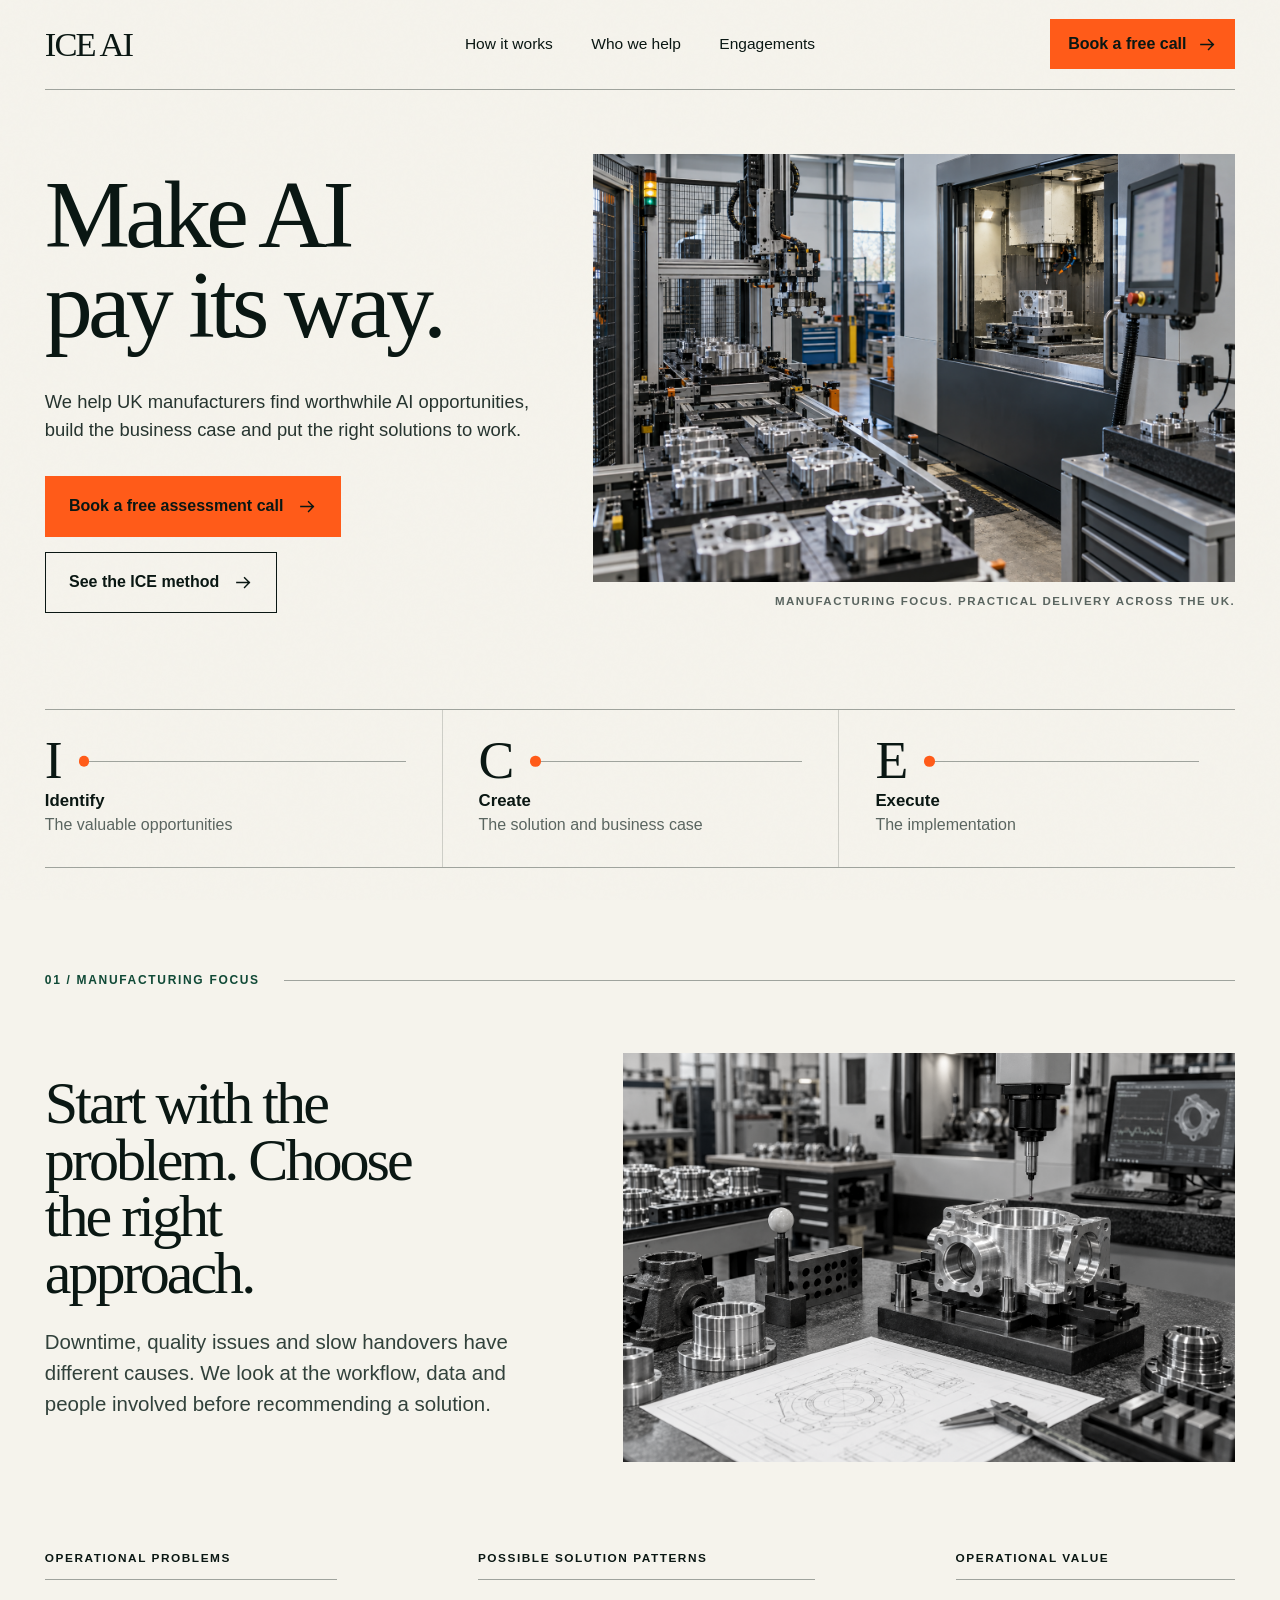
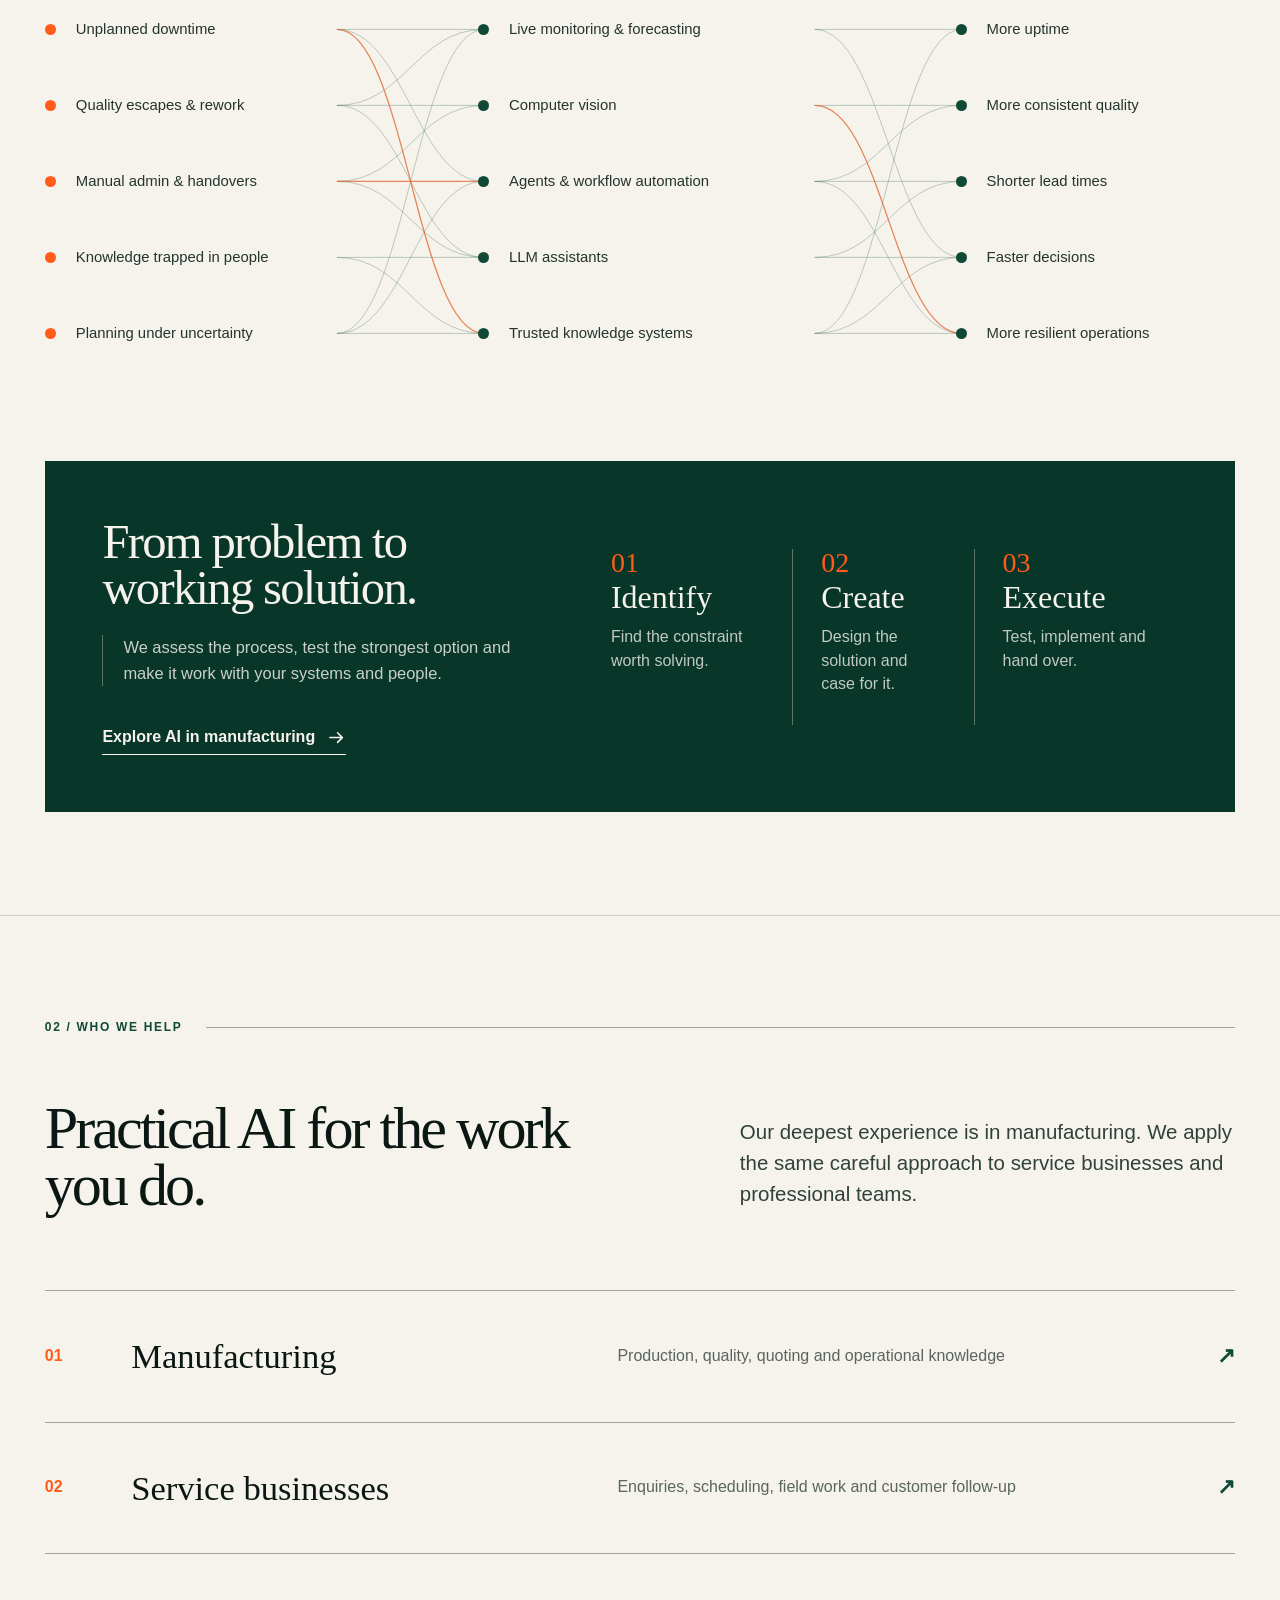
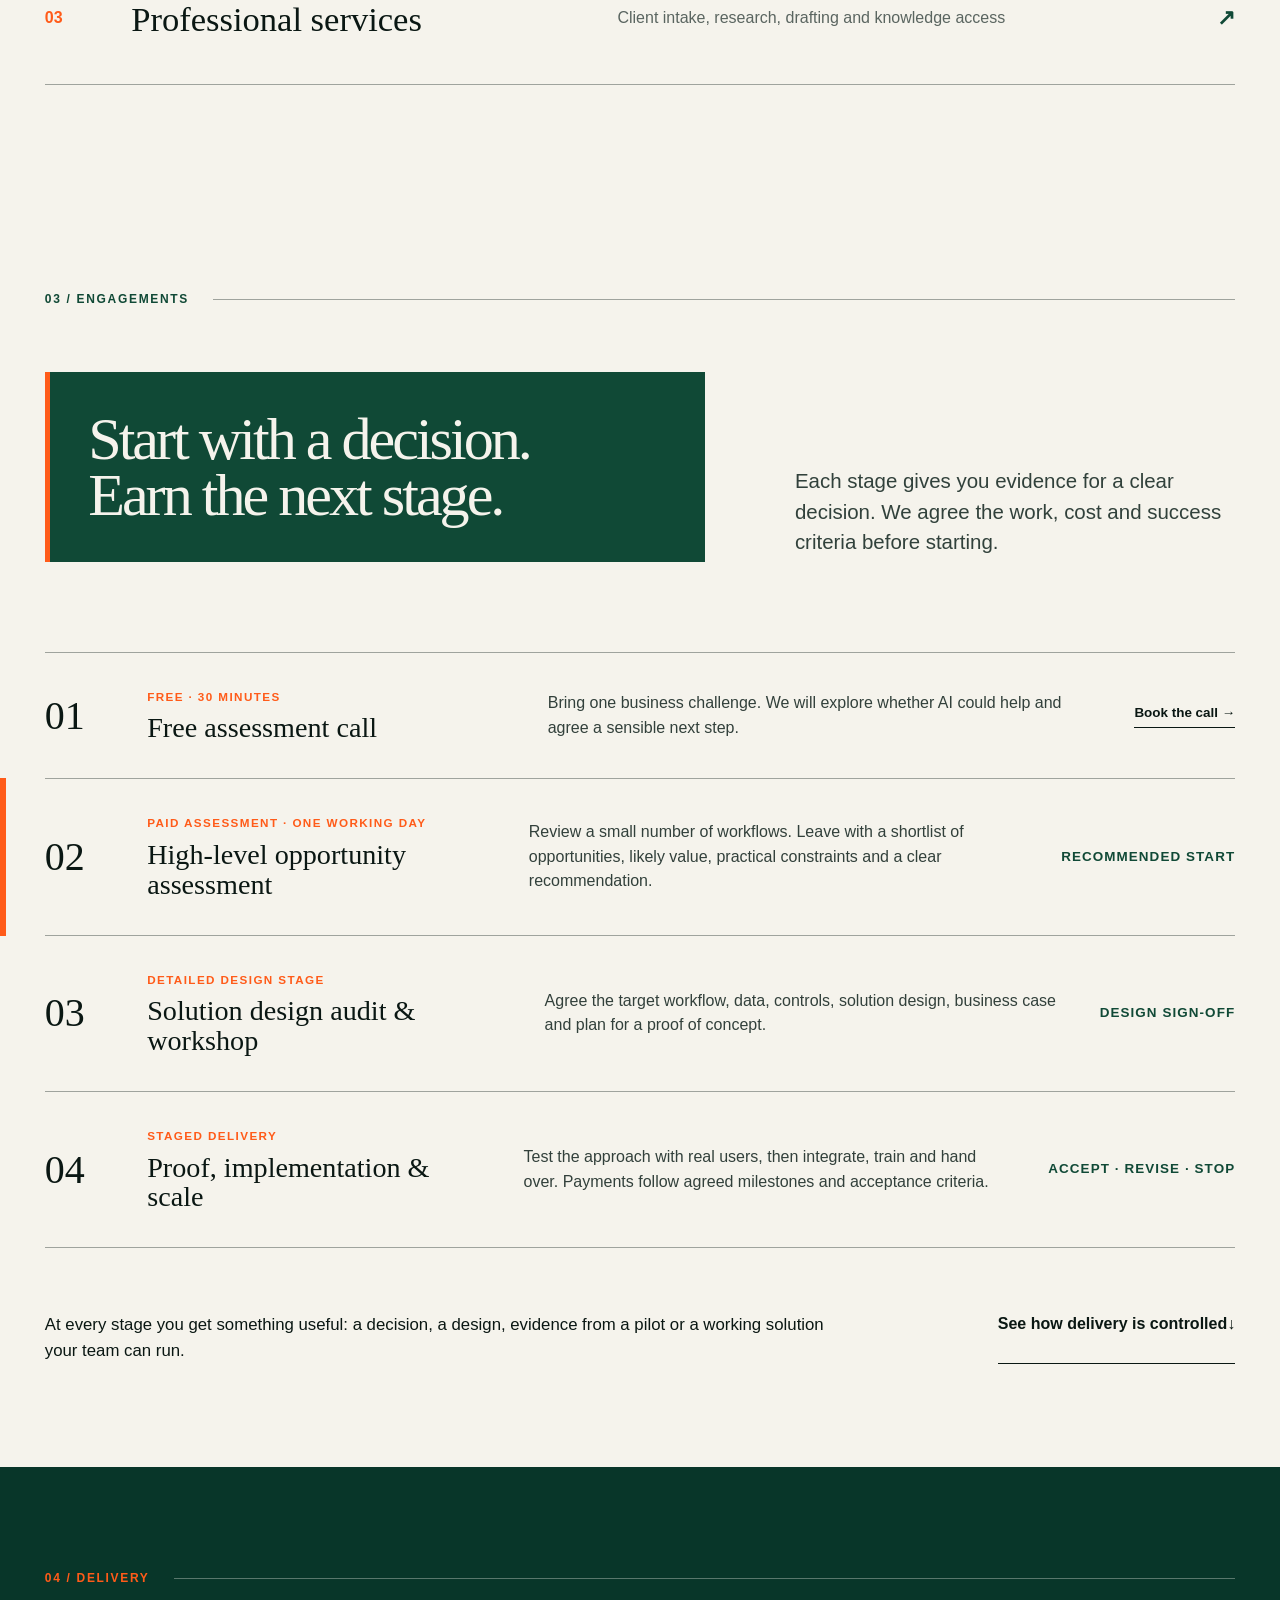
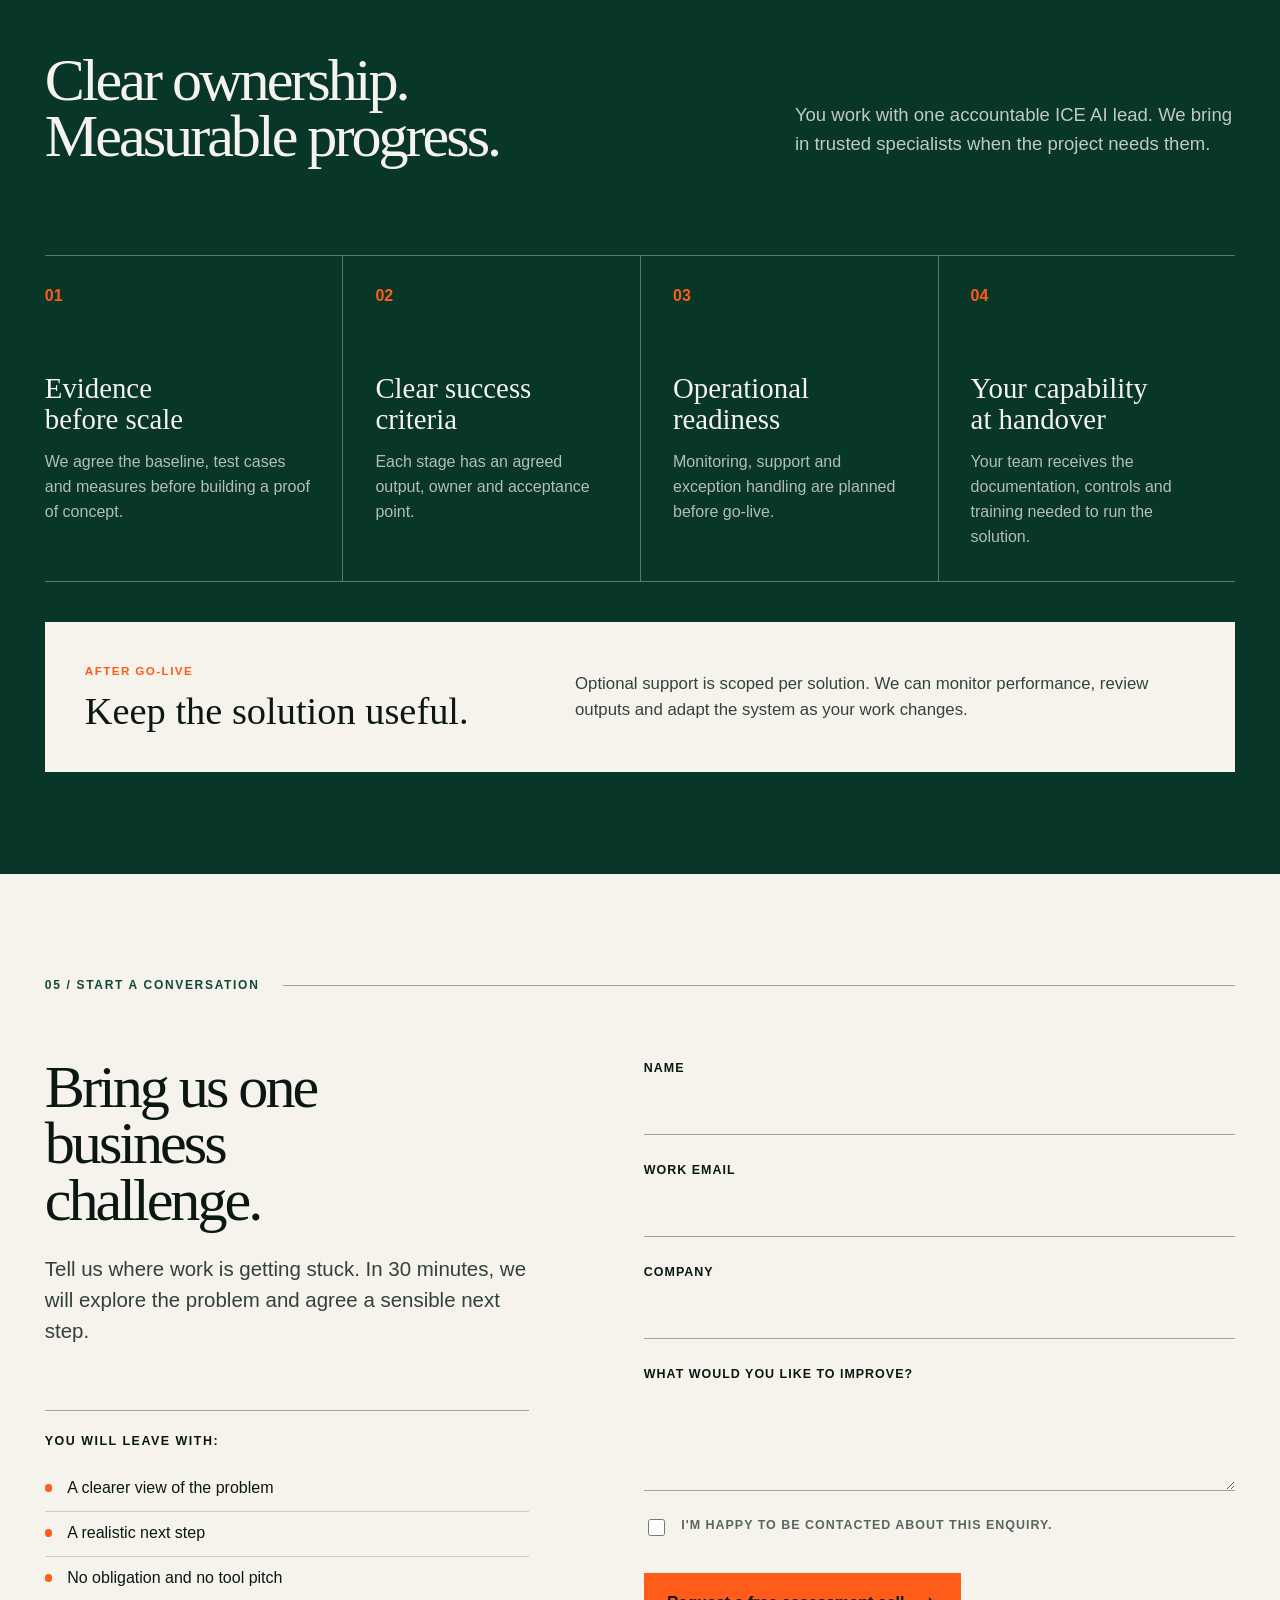
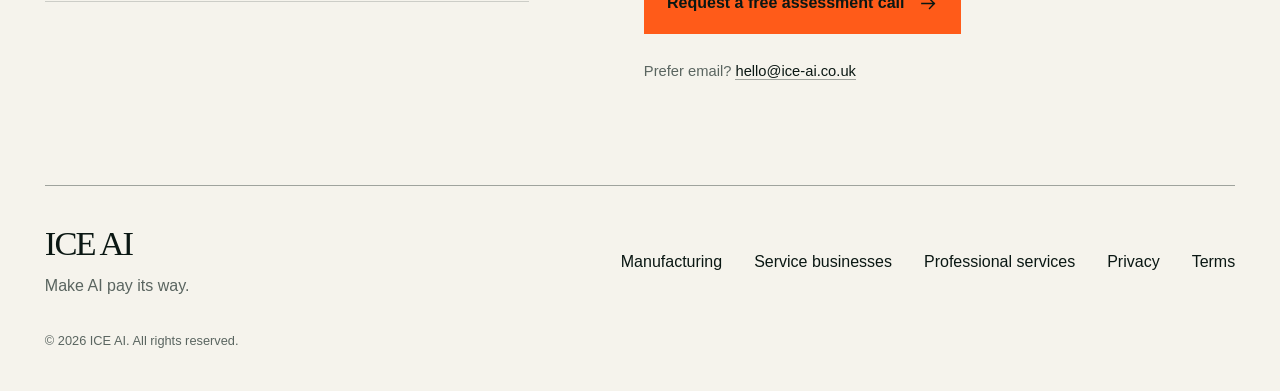
==== commit 715e9767: "Improve mobile website and add sector pages" ====
--- a/public/index.html
+++ b/public/index.html
@@ -5,11 +5,12 @@
     <meta name="viewport" content="width=device-width, initial-scale=1.0" />
     <meta
       name="description"
-      content="ICE AI helps UK manufacturers identify valuable AI opportunities, create the solution and business case, and execute implementation."
+      content="ICE AI helps UK manufacturers find worthwhile AI opportunities, build a sound business case and put practical solutions to work."
     />
     <meta name="theme-color" content="#f5f3ec" />
-    <title>ICE AI — Make AI pay its way</title>
-    <link rel="preload" as="image" href="assets/ice-ai-manufacturing-process-v2.svg" />
+    <title>ICE AI | Make AI pay its way</title>
+    <link rel="icon" href="favicon.svg" type="image/svg+xml" />
+    <link rel="preload" as="image" href="assets/ice-ai-manufacturing-process-v2.png" />
     <link rel="stylesheet" href="styles.css" />
     <script src="site-config.js" defer></script>
     <script src="script.js" defer></script>
@@ -29,12 +30,12 @@
 
       <nav id="primary-nav" class="primary-nav">
         <a href="#ice-method">How it works</a>
-        <a href="#manufacturing">Manufacturing</a>
+        <a href="#sectors">Who we help</a>
         <a href="#engagements">Engagements</a>
       </nav>
 
-      <a class="header-cta" href="#contact">
-        Book an assessment
+      <a class="header-cta" href="#contact" data-booking-link>
+        Book a free call
         <svg class="icon-arrow" viewBox="0 0 20 20" aria-hidden="true">
           <path d="M3 10h13M11 5l5 5-5 5" />
         </svg>
@@ -47,11 +48,11 @@
           <div class="hero-copy reveal">
             <h1>Make AI<br />pay its way.</h1>
             <p class="hero-intro">
-              ICE AI helps UK manufacturers identify high-value opportunities, create the solution and business case, and execute implementation—from first assessment to working system.
+              We help UK manufacturers find worthwhile AI opportunities, build the business case and put the right solutions to work.
             </p>
             <div class="hero-actions">
-              <a class="button button-signal" href="#contact">
-                Book an assessment call
+              <a class="button button-signal" href="#contact" data-booking-link>
+                Book a free assessment call
                 <svg class="icon-arrow" viewBox="0 0 20 20" aria-hidden="true">
                   <path d="M3 10h13M11 5l5 5-5 5" />
                 </svg>
@@ -67,13 +68,13 @@
 
           <figure class="hero-media reveal">
             <img
-              src="assets/ice-ai-manufacturing-process-v2.svg"
+              src="assets/ice-ai-manufacturing-process-v2.png"
               alt="An automated precision-manufacturing cell producing and monitoring machined components"
               width="1536"
               height="1024"
               fetchpriority="high"
             />
-            <figcaption>Manufacturing-first. Vendor-neutral. UK-wide.</figcaption>
+            <figcaption>Manufacturing focus. Practical delivery across the UK.</figcaption>
           </figure>
         </div>
 
@@ -100,15 +101,15 @@
         <div class="section-marker reveal"><span>01 / Manufacturing focus</span><i></i></div>
         <div class="manufacturing-intro">
           <div class="manufacturing-copy reveal">
-            <h2>Many problems. More than one possible answer.</h2>
+            <h2>Start with the problem. Choose the right approach.</h2>
             <p class="section-intro">
-              The same operational problem can point to very different technologies. We start with the work, compare the viable routes and choose the one with the strongest fit.
+              Downtime, quality issues and slow handovers have different causes. We look at the workflow, data and people involved before recommending a solution.
             </p>
           </div>
 
           <figure class="section-media reveal">
             <img
-              src="assets/ice-ai-process-engineering-v2.svg"
+              src="assets/ice-ai-process-engineering-v2.png"
               alt="A precision component, metrology equipment and process data at an engineering inspection station"
               width="1536"
               height="1024"
@@ -159,10 +160,10 @@
 
         <div class="route-band reveal">
           <div class="route-intro">
-            <h3>ICE AI helps you navigate the complexity.</h3>
-            <p>You do not need to choose the technology first. We help you move from a real operating problem to a solution your team can own, built to work seamlessly with your architecture.</p>
-            <a class="text-link text-link-light" href="#engagements">
-              How we engage
+            <h3>From problem to working solution.</h3>
+            <p>We assess the process, test the strongest option and make it work with your systems and people.</p>
+            <a class="text-link text-link-light" href="manufacturing.html">
+              Explore AI in manufacturing
               <svg viewBox="0 0 20 20" aria-hidden="true">
                 <path d="M3 10h13M11 5l5 5-5 5" />
               </svg>
@@ -173,28 +174,56 @@
             <li>
               <span>01</span>
               <strong>Identify</strong>
-              <p>Define the real constraint.</p>
+              <p>Find the constraint worth solving.</p>
             </li>
             <li>
               <span>02</span>
               <strong>Create</strong>
-              <p>Select and prove the right approach.</p>
+              <p>Design the solution and case for it.</p>
             </li>
             <li>
               <span>03</span>
               <strong>Execute</strong>
-              <p>Implement, embed and hand over.</p>
+              <p>Test, implement and hand over.</p>
             </li>
           </ol>
         </div>
       </section>
 
+      <section class="section sectors" id="sectors">
+        <div class="section-marker reveal"><span>02 / Who we help</span><i></i></div>
+        <div class="sectors-heading reveal">
+          <h2>Practical AI for the work you do.</h2>
+          <p class="section-intro">Our deepest experience is in manufacturing. We apply the same careful approach to service businesses and professional teams.</p>
+        </div>
+        <div class="sector-links reveal">
+          <a href="manufacturing.html">
+            <span class="sector-link-number">01</span>
+            <strong>Manufacturing</strong>
+            <span>Production, quality, quoting and operational knowledge</span>
+            <span class="sector-link-arrow" aria-hidden="true">↗</span>
+          </a>
+          <a href="service-businesses.html">
+            <span class="sector-link-number">02</span>
+            <strong>Service businesses</strong>
+            <span>Enquiries, scheduling, field work and customer follow-up</span>
+            <span class="sector-link-arrow" aria-hidden="true">↗</span>
+          </a>
+          <a href="professional-services.html">
+            <span class="sector-link-number">03</span>
+            <strong>Professional services</strong>
+            <span>Client intake, research, drafting and knowledge access</span>
+            <span class="sector-link-arrow" aria-hidden="true">↗</span>
+          </a>
+        </div>
+      </section>
+
       <section class="section engagements" id="engagements">
-        <div class="section-marker reveal"><span>02 / Engagements</span><i></i></div>
+        <div class="section-marker reveal"><span>03 / Engagements</span><i></i></div>
         <div class="section-heading-grid reveal">
           <h2 class="engagements-title">Start with a decision.<br />Earn the next stage.</h2>
           <p class="section-intro">
-            Every engagement produces useful evidence and a clear choice: stop, prepare, prove or scale. Outcomes, responsibilities and success criteria are agreed before work begins.
+            Each stage gives you evidence for a clear decision. We agree the work, cost and success criteria before starting.
           </p>
         </div>
 
@@ -202,20 +231,20 @@
           <article class="engagement-row">
             <div class="engagement-number">01</div>
             <div>
-              <p class="engagement-label">Initial conversation · 30 minutes</p>
-              <h3>Assessment call</h3>
-            </div>
-            <p>Bring one production or business challenge. We will test whether AI is relevant, what a sensible next step looks like and whether ICE AI is the right fit.</p>
-            <a class="row-link" href="#contact">Book the call <span aria-hidden="true">→</span></a>
+              <p class="engagement-label">Free · 30 minutes</p>
+              <h3>Free assessment call</h3>
+            </div>
+            <p>Bring one business challenge. We will explore whether AI could help and agree a sensible next step.</p>
+            <a class="row-link" href="#contact" data-booking-link>Book the call <span aria-hidden="true">→</span></a>
           </article>
 
           <article class="engagement-row engagement-featured">
             <div class="engagement-number">02</div>
             <div>
-              <p class="engagement-label">Focused diagnostic · One working day</p>
+              <p class="engagement-label">Paid assessment · One working day</p>
               <h3>High-level opportunity assessment</h3>
             </div>
-            <p>Review a small number of workflows and leave with a prioritised shortlist, a high-level value/risk view and a concise recommendation.</p>
+            <p>Review a small number of workflows. Leave with a shortlist of opportunities, likely value, practical constraints and a clear recommendation.</p>
             <span class="stage-tag">Recommended start</span>
           </article>
 
@@ -225,82 +254,92 @@
               <p class="engagement-label">Detailed design stage</p>
               <h3>Solution design audit &amp; workshop</h3>
             </div>
-            <p>Define the target workflow, data, controls, solution options, measurable business case and proof-of-concept plan.</p>
+            <p>Agree the target workflow, data, controls, solution design, business case and plan for a proof of concept.</p>
             <span class="stage-tag">Design sign-off</span>
           </article>
 
           <article class="engagement-row">
             <div class="engagement-number">04</div>
             <div>
-              <p class="engagement-label">Evidence-led delivery</p>
+              <p class="engagement-label">Staged delivery</p>
               <h3>Proof, implementation &amp; scale</h3>
             </div>
-            <p>Test against agreed evidence, then integrate, govern, train and hand over. Progress follows agreed success criteria from demonstration through user acceptance and go-live.</p>
+            <p>Test the approach with real users, then integrate, train and hand over. Payments follow agreed milestones and acceptance criteria.</p>
             <span class="stage-tag">Accept · revise · stop</span>
           </article>
         </div>
 
         <div class="value-note reveal">
-          <p>Each stage reduces uncertainty and leaves you with something useful: a decision, a design, credible evidence or a working capability your team can own.</p>
+          <p>At every stage you get something useful: a decision, a design, evidence from a pilot or a working solution your team can run.</p>
           <a class="text-link" href="#delivery">See how delivery is controlled <span aria-hidden="true">↓</span></a>
         </div>
       </section>
 
       <section class="section delivery" id="delivery">
-        <div class="section-marker section-marker-light reveal"><span>03 / Delivery</span><i></i></div>
+        <div class="section-marker section-marker-light reveal"><span>04 / Delivery</span><i></i></div>
         <div class="delivery-heading reveal">
           <h2>Clear ownership.<br />Measurable progress.</h2>
-          <p>Founder-led direction with specialist partners brought in when the work needs them. One accountable ICE AI lead remains responsible for the outcome.</p>
+          <p>You work with one accountable ICE AI lead. We bring in trusted specialists when the project needs them.</p>
         </div>
 
         <div class="delivery-grid reveal">
           <article>
             <span>01</span>
             <h3>Evidence<br />before scale</h3>
-            <p>Baseline, test set, failure cases and stop/scale thresholds are agreed before a proof is built.</p>
+            <p>We agree the baseline, test cases and measures before building a proof of concept.</p>
           </article>
           <article>
             <span>02</span>
             <h3>Clear success<br />criteria</h3>
-            <p>Each stage names the outcome, evidence, owner and decision point so progress can be judged consistently.</p>
+            <p>Each stage has an agreed output, owner and acceptance point.</p>
           </article>
           <article>
             <span>03</span>
             <h3>Operational<br />readiness</h3>
-            <p>Performance, monitoring, support and exception handling are designed before implementation.</p>
+            <p>Monitoring, support and exception handling are planned before go-live.</p>
           </article>
           <article>
             <span>04</span>
             <h3>Your capability<br />at handover</h3>
-            <p>Operating ownership, documentation, controls and training are part of the solution—not afterthoughts.</p>
+            <p>Your team receives the documentation, controls and training needed to run the solution.</p>
           </article>
         </div>
 
         <div class="support-band reveal">
           <div>
             <p class="support-label">After go-live</p>
-            <h3>Ensure the solution continues to deliver.</h3>
-          </div>
-          <p>Monitoring, evaluation and optimisation keep performance visible, catch drift and adapt the solution as processes, data and priorities change.</p>
+            <h3>Keep the solution useful.</h3>
+          </div>
+          <p>Optional support is scoped per solution. We can monitor performance, review outputs and adapt the system as your work changes.</p>
         </div>
       </section>
 
       <section class="section contact" id="contact">
-        <div class="section-marker reveal"><span>04 / Start a conversation</span><i></i></div>
+        <div class="section-marker reveal"><span>05 / Start a conversation</span><i></i></div>
         <div class="contact-grid">
           <div class="contact-copy reveal">
             <h2>Bring us one<br />business challenge.</h2>
             <p class="section-intro">
-              In 30 minutes, we will explore the workflow, whether AI is relevant and what the smallest sensible next step could be.
+              Tell us where work is getting stuck. In 30 minutes, we will explore the problem and agree a sensible next step.
             </p>
             <div class="leave-with">
               <h3>You will leave with:</h3>
               <ul>
-                <li>A clearer statement of the opportunity</li>
+                <li>A clearer view of the problem</li>
                 <li>A realistic next step</li>
                 <li>No obligation and no tool pitch</li>
               </ul>
             </div>
+          </div>
+
+          <div class="booking-panel reveal" hidden>
+            <h3>Choose a time that works.</h3>
+            <p>See the available 30-minute slots and book your free assessment call.</p>
+            <a class="button button-signal" href="#contact" data-booking-link>
+              View available times
+              <svg class="icon-arrow" viewBox="0 0 20 20" aria-hidden="true"><path d="M3 10h13M11 5l5 5-5 5" /></svg>
+            </a>
+            <p class="email-fallback">Prefer email? <a href="mailto:hello@ice-ai.co.uk" data-email>hello@ice-ai.co.uk</a></p>
           </div>
 
           <form class="contact-form reveal" novalidate>
@@ -325,13 +364,13 @@
               <span>I'm happy to be contacted about this enquiry.</span>
             </label>
             <button class="button button-signal form-submit" type="submit">
-              Request an assessment call
+              Request a free assessment call
               <svg class="icon-arrow" viewBox="0 0 20 20" aria-hidden="true">
                 <path d="M3 10h13M11 5l5 5-5 5" />
               </svg>
             </button>
             <p class="form-status" role="status" aria-live="polite" tabindex="-1" hidden>
-              The draft form works. Connect a form handler before launch so enquiries reach your inbox.
+              This form is not connected yet. Please use the email link below to get in touch.
             </p>
             <p class="email-fallback">
               Prefer email? <a href="mailto:hello@ice-ai.co.uk" data-email>hello@ice-ai.co.uk</a>
@@ -347,12 +386,13 @@
         <p>Make AI pay its way.</p>
       </div>
       <nav aria-label="Footer navigation">
-        <a href="https://www.linkedin.com/" rel="noreferrer">LinkedIn</a>
+        <a href="manufacturing.html">Manufacturing</a>
+        <a href="service-businesses.html">Service businesses</a>
+        <a href="professional-services.html">Professional services</a>
         <a href="privacy.html">Privacy</a>
         <a href="terms.html">Terms</a>
       </nav>
       <p>© <span data-year>2026</span> <span data-brand>ICE AI</span>. All rights reserved.</p>
     </footer>
-    <!-- deploy-marker: 2026-09-24-production -->
-</body>
-</html>+  </body>
+</html>
--- a/public/styles.css
+++ b/public/styles.css
@@ -58,6 +58,10 @@
   height: auto;
 }
 
+[hidden] {
+  display: none !important;
+}
+
 button,
 input,
 textarea {
@@ -195,6 +199,15 @@
   transform-origin: left;
 }
 
+.primary-nav a[aria-current="page"] {
+  color: var(--forest);
+  font-weight: 700;
+}
+
+.primary-nav a[aria-current="page"]::after {
+  transform: scaleX(1);
+}
+
 .header-cta {
   display: inline-flex;
   justify-self: end;
@@ -753,6 +766,279 @@
   font-weight: 650;
 }
 
+.sectors {
+  border-top: 1px solid var(--rule-soft);
+}
+
+.sectors-heading,
+.sector-work-heading {
+  display: grid;
+  grid-template-columns: minmax(0, 1.1fr) minmax(20rem, 0.9fr);
+  align-items: end;
+  gap: clamp(2rem, 7vw, 8rem);
+}
+
+.sectors-heading h2,
+.sector-work-heading h2 {
+  margin-bottom: 0;
+}
+
+.sectors-heading .section-intro,
+.sector-work-heading .section-intro {
+  margin-bottom: 0.25rem;
+}
+
+.sector-links {
+  margin-top: clamp(3.5rem, 6vw, 6rem);
+  border-top: 1px solid var(--rule);
+}
+
+.sector-links a {
+  display: grid;
+  grid-template-columns: 3rem minmax(15rem, 0.9fr) minmax(20rem, 1.1fr) 2rem;
+  align-items: center;
+  min-height: 8.2rem;
+  padding: 1.5rem 0;
+  gap: clamp(1rem, 3vw, 3rem);
+  border-bottom: 1px solid var(--rule);
+  transition: padding 180ms ease, color 180ms ease;
+}
+
+.sector-links a:hover {
+  padding-left: 0.5rem;
+  color: var(--forest);
+}
+
+.sector-link-number,
+.sector-link-arrow {
+  color: var(--signal);
+  font-weight: 750;
+}
+
+.sector-links strong {
+  font-family: var(--display);
+  font-size: clamp(1.8rem, 2.7vw, 3rem);
+  font-weight: 500;
+  line-height: 1.05;
+}
+
+.sector-links a > span:nth-child(3) {
+  max-width: 31rem;
+  color: var(--muted);
+}
+
+.sector-link-arrow {
+  justify-self: end;
+  color: var(--forest);
+  font-size: 1.4rem;
+}
+
+.sector-hero {
+  display: grid;
+  grid-template-columns: minmax(24rem, 0.86fr) minmax(33rem, 1.14fr);
+  align-items: start;
+  width: min(100%, var(--max-width));
+  margin: 0 auto;
+  padding: clamp(4rem, 6vw, 7rem) var(--gutter) clamp(5rem, 8vw, 8rem);
+  gap: clamp(3rem, 5vw, 6rem);
+}
+
+.sector-hero h1 {
+  max-width: 12ch;
+  margin-bottom: 2rem;
+  font-size: clamp(3.8rem, 5.5vw, 6.5rem);
+}
+
+.sector-intro {
+  max-width: 36rem;
+  margin-bottom: 2rem;
+  color: #26342f;
+  font-size: clamp(1.15rem, 1.5vw, 1.45rem);
+  line-height: 1.5;
+}
+
+.sector-actions {
+  display: flex;
+  flex-wrap: wrap;
+  align-items: center;
+  gap: 1rem 2rem;
+}
+
+.sector-actions .text-link {
+  align-items: center;
+  gap: 0.6rem;
+}
+
+.sector-media {
+  margin: 0;
+}
+
+.sector-media img {
+  width: 100%;
+  aspect-ratio: 3 / 2;
+  object-fit: cover;
+  filter: saturate(0.55);
+}
+
+.sector-media figcaption {
+  margin-top: 0.7rem;
+  color: var(--muted);
+  font-size: 0.72rem;
+  font-weight: 650;
+  letter-spacing: 0.13em;
+  text-align: right;
+  text-transform: uppercase;
+}
+
+.sector-work {
+  border-top: 1px solid var(--rule-soft);
+}
+
+.opportunity-list {
+  display: grid;
+  grid-template-columns: repeat(2, minmax(0, 1fr));
+  margin-top: clamp(3.5rem, 6vw, 6rem);
+  border-top: 1px solid var(--rule);
+}
+
+.opportunity-list article {
+  display: grid;
+  grid-template-rows: auto auto 1fr auto;
+  min-height: 17rem;
+  padding: 2rem clamp(1.5rem, 3vw, 3rem) 2rem 0;
+  border-bottom: 1px solid var(--rule);
+}
+
+.opportunity-list article:nth-child(even) {
+  padding-left: clamp(1.5rem, 3vw, 3rem);
+  border-left: 1px solid var(--rule-soft);
+}
+
+.opportunity-number,
+.sector-section-label {
+  color: var(--signal);
+  font-size: 0.75rem;
+  font-weight: 750;
+  letter-spacing: 0.12em;
+  text-transform: uppercase;
+}
+
+.opportunity-list h3 {
+  margin: 2rem 0 0.75rem;
+  font-size: clamp(1.8rem, 2.4vw, 2.5rem);
+}
+
+.opportunity-list article > p:not(.opportunity-measure) {
+  max-width: 35rem;
+  color: #32403b;
+  font-size: 1.05rem;
+}
+
+.opportunity-measure {
+  margin: 1.5rem 0 0;
+  color: var(--muted);
+  font-size: 0.92rem;
+}
+
+.opportunity-measure strong {
+  color: var(--forest);
+}
+
+.sector-decision {
+  color: var(--light-ink);
+  background: var(--forest-deep);
+}
+
+.sector-decision-inner {
+  display: grid;
+  grid-template-columns: minmax(0, 1.1fr) minmax(22rem, 0.9fr);
+  width: min(100%, var(--max-width));
+  margin: 0 auto;
+  padding: var(--section-space) var(--gutter);
+  gap: clamp(3rem, 8vw, 9rem);
+}
+
+.sector-decision h2 {
+  max-width: 12ch;
+  margin: 1.4rem 0 0;
+}
+
+.sector-decision-inner > div:nth-child(2) > p {
+  max-width: 39rem;
+  margin-bottom: 2.5rem;
+  color: rgba(245, 243, 236, 0.82);
+  font-size: clamp(1.1rem, 1.5vw, 1.35rem);
+}
+
+.sector-decision-list {
+  padding: 0;
+  margin: 0;
+  list-style: none;
+  border-top: 1px solid var(--rule-light);
+}
+
+.sector-decision-list li {
+  position: relative;
+  padding: 1rem 0 1rem 1.5rem;
+  border-bottom: 1px solid var(--rule-light);
+}
+
+.sector-decision-list li::before {
+  position: absolute;
+  top: 1.55rem;
+  left: 0;
+  width: 0.45rem;
+  height: 0.45rem;
+  content: "";
+  background: var(--signal);
+  border-radius: 50%;
+}
+
+.sector-close-grid {
+  display: grid;
+  grid-template-columns: minmax(0, 1.2fr) minmax(18rem, 0.8fr);
+  gap: clamp(3rem, 9vw, 10rem);
+}
+
+.sector-close-grid h2 {
+  max-width: 12ch;
+}
+
+.sector-close-grid .button {
+  margin-top: 1rem;
+}
+
+.sector-related {
+  align-self: end;
+  border-top: 1px solid var(--rule);
+}
+
+.sector-related p {
+  margin: 1.4rem 0 0.8rem;
+  color: var(--forest);
+  font-size: 0.75rem;
+  font-weight: 750;
+  letter-spacing: 0.12em;
+  text-transform: uppercase;
+}
+
+.sector-related a {
+  display: flex;
+  justify-content: space-between;
+  padding: 1rem 0;
+  gap: 1rem;
+  border-bottom: 1px solid var(--rule-soft);
+  font-size: 1.05rem;
+}
+
+.sector-related a:hover {
+  color: var(--forest);
+}
+
+.sector-related a span {
+  color: var(--signal);
+}
+
 .delivery {
   width: 100%;
   max-width: none;
@@ -895,6 +1181,37 @@
 .contact-form {
   display: grid;
   gap: 1.6rem;
+}
+
+.booking-panel {
+  align-self: start;
+  padding: clamp(2rem, 4vw, 3.5rem);
+  color: var(--light-ink);
+  background: var(--forest-deep);
+}
+
+.booking-panel h3 {
+  max-width: 12ch;
+  margin-bottom: 1.25rem;
+  font-size: clamp(2.5rem, 3.5vw, 4rem);
+  line-height: 0.98;
+}
+
+.booking-panel > p:not(.email-fallback) {
+  max-width: 30rem;
+  margin-bottom: 2rem;
+  color: rgba(245, 243, 236, 0.82);
+  font-size: 1.12rem;
+}
+
+.booking-panel .email-fallback {
+  margin-top: 2rem;
+  color: rgba(245, 243, 236, 0.75);
+}
+
+.booking-panel .email-fallback a {
+  color: var(--light-ink);
+  border-bottom-color: var(--rule-light);
 }
 
 .contact-form label:not(.consent-row) {
@@ -997,4 +1314,483 @@
 
 .site-footer nav {
   display: flex;
-  align-self: center;+  align-self: center;
+  gap: 2rem;
+}
+
+.site-footer > p {
+  grid-column: 1 / -1;
+  margin-bottom: 0;
+  color: var(--muted);
+  font-size: 0.8rem;
+}
+
+.legal-page {
+  width: min(48rem, calc(100% - 2.5rem));
+  margin: 0 auto;
+  padding: clamp(3rem, 8vw, 7rem) 0;
+}
+
+.legal-page .wordmark {
+  display: inline-block;
+  margin-bottom: 5rem;
+}
+
+.legal-page h1 {
+  max-width: none;
+  font-size: clamp(3.5rem, 8vw, 6.5rem);
+}
+
+.legal-page p:not(.section-marker) {
+  max-width: 42rem;
+  font-size: 1.1rem;
+}
+
+.reveal {
+  opacity: 0;
+  transform: translateY(1.25rem);
+  transition: opacity 620ms ease, transform 620ms ease;
+}
+
+.reveal.is-visible {
+  opacity: 1;
+  transform: translateY(0);
+}
+
+@media (max-width: 1100px) {
+  .site-header {
+    grid-template-columns: 1fr auto auto;
+    gap: 1rem;
+  }
+
+  .primary-nav {
+    display: none;
+    position: absolute;
+    top: calc(100% + 1px);
+    right: 0;
+    left: 0;
+    flex-direction: column;
+    padding: 1.5rem;
+    gap: 1.2rem;
+    background: var(--paper);
+    border-bottom: 1px solid var(--rule);
+  }
+
+  .primary-nav.is-open,
+  .menu-toggle {
+    display: flex;
+  }
+
+  .menu-toggle {
+    grid-column: 3;
+    justify-self: end;
+  }
+
+  .header-cta {
+    grid-column: 2;
+    grid-row: 1;
+  }
+
+  .hero-main,
+  .manufacturing-intro {
+    grid-template-columns: 1fr 1fr;
+    gap: 2.5rem;
+  }
+
+  .decision-map {
+    gap: clamp(4rem, 7vw, 5rem);
+  }
+
+  .decision-rail li {
+    font-size: 0.9rem;
+  }
+
+  .route-band {
+    grid-template-columns: minmax(20rem, 0.9fr) minmax(31rem, 1.1fr);
+    gap: 3rem;
+  }
+
+  h1 {
+    font-size: clamp(4.2rem, 8vw, 6.5rem);
+  }
+
+  .engagement-row {
+    grid-template-columns: 3.5rem minmax(13rem, 0.85fr) minmax(18rem, 1.15fr);
+  }
+
+  .engagement-row > :last-child {
+    grid-column: 2 / -1;
+    justify-self: start;
+  }
+
+  .delivery-grid {
+    grid-template-columns: repeat(2, 1fr);
+  }
+
+  .sector-hero {
+    grid-template-columns: 1fr 1fr;
+    gap: 2.5rem;
+  }
+
+  .sector-hero h1 {
+    font-size: clamp(3.4rem, 6vw, 5rem);
+  }
+
+  .sector-links a {
+    grid-template-columns: 2.5rem minmax(12rem, 0.9fr) minmax(15rem, 1.1fr) 2rem;
+  }
+
+  .delivery-grid article:nth-child(3) {
+    border-left: 0;
+    border-top: 1px solid var(--rule-light);
+  }
+
+  .delivery-grid article:nth-child(4) {
+    border-top: 1px solid var(--rule-light);
+  }
+}
+
+@media (max-width: 820px) {
+  .site-header {
+    min-height: 4.8rem;
+  }
+
+  .wordmark {
+    font-size: 2.1rem;
+  }
+
+  .menu-toggle {
+    display: block;
+    grid-column: 2;
+    justify-self: end;
+  }
+
+  .site-header {
+    grid-template-columns: 1fr auto;
+  }
+
+  .header-cta {
+    display: none;
+  }
+
+  .primary-nav {
+    position: absolute;
+    top: calc(100% + 1px);
+    right: 0;
+    left: 0;
+    flex-direction: column;
+    padding: 1.5rem;
+    gap: 1.2rem;
+    background: var(--paper);
+    border-bottom: 1px solid var(--rule);
+  }
+
+  .primary-nav.is-open {
+    display: flex;
+  }
+
+  .hero {
+    padding-top: 2.6rem;
+  }
+
+  .hero-main,
+  .manufacturing-intro,
+  .section-heading-grid,
+  .delivery-heading,
+  .contact-grid,
+  .sector-hero,
+  .sectors-heading,
+  .sector-work-heading,
+  .sector-decision-inner,
+  .sector-close-grid {
+    grid-template-columns: 1fr;
+  }
+
+  .sector-hero {
+    gap: 2.5rem;
+  }
+
+  .sector-media figcaption {
+    text-align: left;
+  }
+
+  .sector-links a {
+    grid-template-columns: 2.5rem 1fr 2rem;
+    min-height: 0;
+  }
+
+  .sector-links a > span:nth-child(3) {
+    grid-column: 2;
+    grid-row: 2;
+  }
+
+  .sector-link-arrow {
+    grid-column: 3;
+    grid-row: 1;
+  }
+
+  .hero-main {
+    gap: 2rem;
+  }
+
+  .hero-copy {
+    padding-bottom: 0;
+  }
+
+  h1 {
+    font-size: clamp(4rem, 15vw, 6.5rem);
+  }
+
+  .hero-media figcaption {
+    justify-content: flex-start;
+  }
+
+  .ice-rail {
+    grid-template-columns: 1fr;
+  }
+
+  .ice-rail article,
+  .ice-rail article + article {
+    padding: 1.35rem 0 1.5rem;
+    border-left: 0;
+  }
+
+  .ice-rail article + article {
+    border-top: 1px solid var(--rule-soft);
+  }
+
+  .manufacturing-intro {
+    gap: 3.5rem;
+  }
+
+  .section-media img {
+    aspect-ratio: 3 / 2;
+  }
+
+  .decision-map {
+    grid-template-columns: 1fr;
+    gap: 2.5rem;
+  }
+
+  .decision-connections {
+    display: none;
+  }
+
+  .decision-rail {
+    padding-left: 1.25rem;
+    border-left: 1px solid var(--rule);
+  }
+
+  .decision-rail::before {
+    display: block;
+    position: absolute;
+    top: -0.42rem;
+    left: -0.36rem;
+    width: 0.66rem;
+    height: 0.66rem;
+    content: "";
+    background: var(--forest);
+    border-radius: 50%;
+  }
+
+  .decision-problems::before {
+    background: var(--signal);
+  }
+
+  .decision-rail h3 {
+    margin-bottom: 0.25rem;
+    border-bottom-color: var(--rule-soft);
+  }
+
+  .decision-rail li {
+    min-height: auto;
+    padding: 0.75rem 0;
+    font-size: 1rem;
+  }
+
+  .decision-rail li i {
+    width: 0.55rem;
+    height: 0.55rem;
+  }
+
+  .route-band {
+    grid-template-columns: 1fr;
+  }
+
+  .engagement-row {
+    grid-template-columns: 3rem 1fr;
+  }
+
+  .engagement-row > p,
+  .engagement-row > :last-child {
+    grid-column: 2;
+  }
+
+  .value-note,
+  .support-band {
+    grid-template-columns: 1fr;
+  }
+
+  .value-note .text-link {
+    justify-self: start;
+  }
+
+  .support-band {
+    padding: 1.75rem;
+  }
+
+  .site-footer {
+    grid-template-columns: 1fr;
+    align-items: start;
+  }
+
+  .site-footer nav {
+    flex-wrap: wrap;
+  }
+}
+
+@media (max-width: 560px) {
+  :root {
+    --section-space: 4.5rem;
+  }
+
+  h1 {
+    font-size: clamp(3.1rem, 15.5vw, 4rem);
+  }
+
+  h2 {
+    font-size: clamp(2.8rem, 13vw, 4rem);
+  }
+
+  .sector-hero h1 {
+    font-size: clamp(3.4rem, 13vw, 4.6rem);
+  }
+
+  .sector-actions,
+  .sector-actions .button {
+    width: 100%;
+  }
+
+  .sector-actions .button {
+    justify-content: space-between;
+  }
+
+  .sector-media img {
+    aspect-ratio: 4 / 3;
+  }
+
+  .opportunity-list {
+    grid-template-columns: 1fr;
+  }
+
+  .opportunity-list article,
+  .opportunity-list article:nth-child(even) {
+    min-height: 0;
+    padding: 1.7rem 0;
+    border-left: 0;
+  }
+
+  .opportunity-list h3 {
+    margin-top: 1.5rem;
+  }
+
+  .hero-actions,
+  .hero-actions .button {
+    width: 100%;
+  }
+
+  .hero-actions .button {
+    justify-content: space-between;
+    padding-inline: 0.85rem;
+    gap: 0.6rem;
+    font-size: 0.94rem;
+    min-height: 3.5rem;
+  }
+
+  .button {
+    min-height: 3.5rem;
+  }
+
+  .hero-media img {
+    aspect-ratio: 4 / 3;
+  }
+
+  .route-band {
+    padding: 2rem 1.5rem;
+  }
+
+  .route-intro h3 {
+    font-size: clamp(2.7rem, 13vw, 3.6rem);
+  }
+
+  .route-steps {
+    grid-template-columns: 1fr;
+  }
+
+  .route-steps li,
+  .route-steps li:first-child,
+  .route-steps li:last-child {
+    min-height: 0;
+    padding: 1.5rem 0;
+    border-top: 1px solid var(--rule-light);
+    border-left: 0;
+  }
+
+  .delivery-grid {
+    grid-template-columns: 1fr;
+  }
+
+  .delivery-grid article + article {
+    padding-left: 0;
+    border-left: 0;
+  }
+
+  .delivery-grid article,
+  .delivery-grid article + article {
+    min-height: 0;
+    padding: 1.5rem 0 1.8rem;
+    border-top: 0;
+    border-bottom: 1px solid var(--rule-light);
+  }
+
+  .delivery-grid article:last-child {
+    border-bottom: 0;
+  }
+
+  .delivery-grid h3 {
+    margin-top: 2rem;
+  }
+
+  .engagement-row {
+    grid-template-columns: 1fr;
+    padding: 1.8rem 0;
+    gap: 1rem;
+  }
+
+  .engagement-row > p,
+  .engagement-row > :last-child {
+    grid-column: 1;
+  }
+
+  .engagement-featured::before {
+    left: -0.8rem;
+  }
+
+  .contact-grid {
+    gap: 3.5rem;
+  }
+}
+
+@media (prefers-reduced-motion: reduce) {
+  html {
+    scroll-behavior: auto;
+  }
+
+  *,
+  *::before,
+  *::after {
+    animation-duration: 0.01ms !important;
+    animation-iteration-count: 1 !important;
+    transition-duration: 0.01ms !important;
+  }
+}
